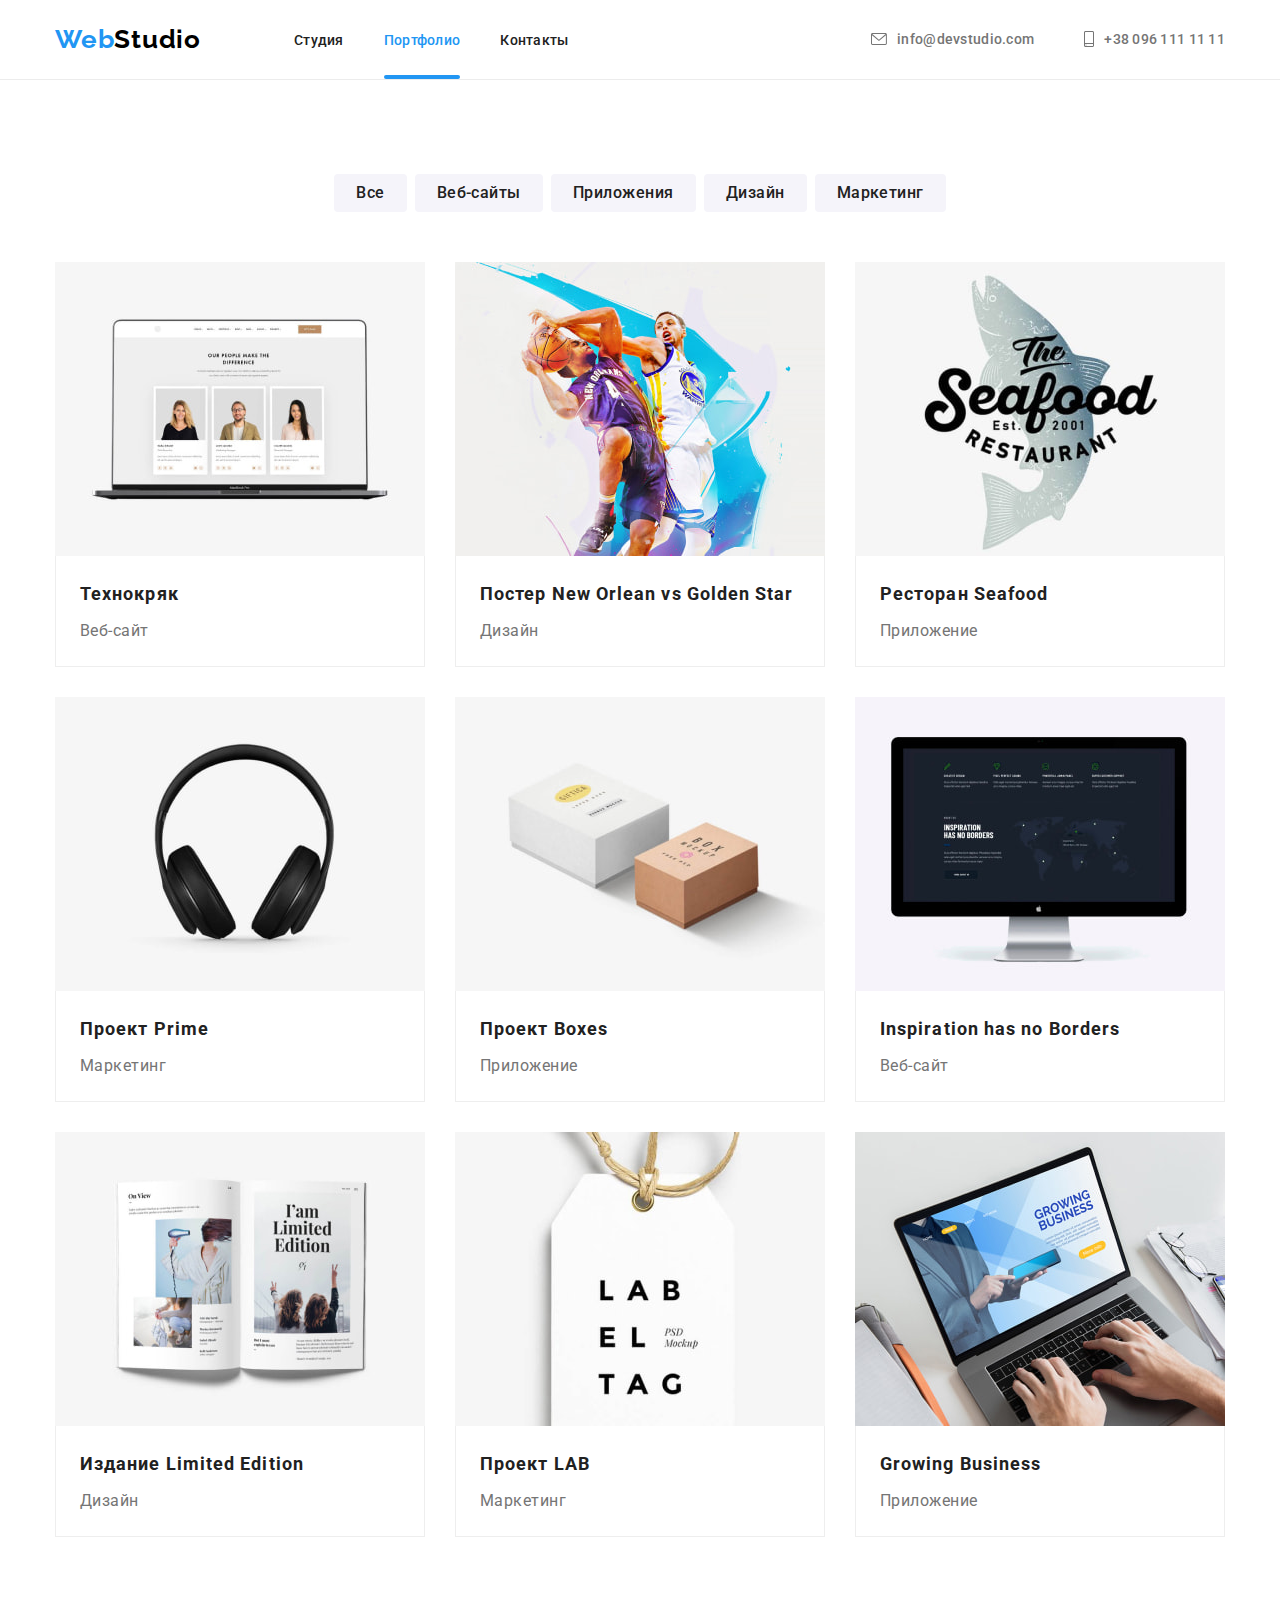
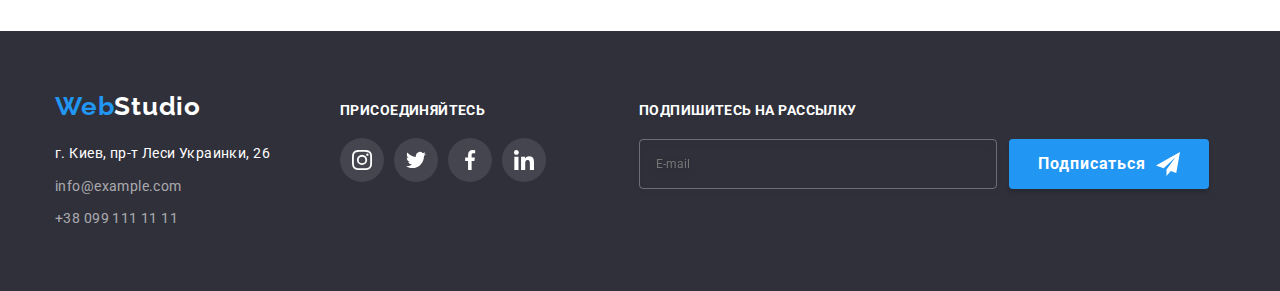
==== portfolio.html @ b1978e9e "create" ====
<!DOCTYPE html>
<html lang="ru">
<head>
    <meta charset="UTF-8">
    <meta http-equiv="X-UA-Compatible" content="IE=edge">
    <meta name="viewport" content="width=device-width, initial-scale=1.0">
    <title>Web Studio</title>
    <link href="https://fonts.googleapis.com/css2?family=Raleway:wght@700&family=Roboto:wght@400;500;700;900&display=swap" rel="stylesheet">
    <link rel="stylesheet" href="./css/styles.css" />
    <link rel="stylesheet" href="https://cdnjs.cloudflare.com/ajax/libs/modern-normalize/1.0.0/modern-normalize.min.css"/>
    <link rel="stylesheet" href="./css/styles.css" />
</head>
<body>
    <header class="header">
        <div class="container">
            <nav class="navig">
                <a href="#" class="logo"><span>Web</span>Studio</a>
                <ul class="navig-menu list-no-style">
                    <li class="navigation"><a href="./index.html">Студия</a></li>
                    <li class="navigation portfolio"><a href="./portfolio.html">Портфолио</a></li>
                    <li class="navigation"><a href="#">Контакты</a></li>
                </ul>
            </nav>
            <ul class="navig-address list-no-style ">
                <li class="address-header"><a class="address-link" href="mailto:info@devstudio.com">
                    <svg class="address-mail">
                        <use href="./images/icons.svg#icon-envelope"></use>
                    </svg>
                    info@devstudio.com</a></li>
                <li class="address-header"><a class="address-link" href="tel:+380961111111">
                    <svg class="address-phone">
                        <use href="./images/icons.svg#icon-smartphone"></use>
                    </svg>
                    +38 096 111 11 11</a></li>
            </ul>
        </div>   
    </header>

    <main>
        <h1 class="visually-hidden">portfolio</h1>
        <!-- WORKS -->
        <section class="works">
            <h2 class="visually-hidden">our works</h2>
            <div class="container">
                <ul class="list-no-style filter">
                    <li><button type="button" class="filter-button">Все</button></li>
                    <li><button type="button" class="filter-button">Веб-сайты</button></li>
                    <li><button type="button" class="filter-button">Приложения</button></li>
                    <li><button type="button" class="filter-button">Дизайн</button></li>
                    <li><button type="button" class="filter-button">Маркетинг</button></li>
                </ul>
                <ul class="list-no-style projects">
                    <li>
                        <div class="projects-thumb">
                            <img src="./images/portfolio/p1-technokryak.jpg" alt="technokryak" width="370" height="294">
                            <div class="projects-overlay">
                                <p class="overlay-text">
                                    Технокряк это современная площадка распространения коронавируса. Компании используют эту платформу для цифрового шпионажа и атак на защищённые сервера конкурентов.
                                </p>
                            </div>
                        </div>
                        <div class="works-example">
                            <h3>Технокряк</h3>
                            <p>Веб-сайт</p>
                        </div>
                    </li>
                    <li>
                        <div class="projects-thumb">
                            <img src="./images/portfolio/p2-neworlean.jpg" alt="poster new orlean" width="370" height="294">
                            <div class="projects-overlay">
                                <p class="overlay-text">
                                    Технокряк это современная площадка распространения коронавируса. Компании используют эту платформу для цифрового шпионажа и атак на защищённые сервера конкурентов.
                                </p>
                            </div>
                        </div>
                        <div class="works-example">
                            <h3>Постер New Orlean vs Golden Star</h3>
                            <p>Дизайн</p>
                        </div>
                    </li>
                    <li>
                        <div class="projects-thumb">
                            <img src="./images/portfolio/p3-seafood.jpg" alt="seafood" width="370" height="294">
                            <div class="projects-overlay">
                                <p class="overlay-text">
                                    Технокряк это современная площадка распространения коронавируса. Компании используют эту платформу для цифрового шпионажа и атак на защищённые сервера конкурентов.
                                </p>
                            </div>
                        </div>
                        <div class="works-example">
                            <h3>Ресторан Seafood</h3>
                            <p>Приложение</p>
                        </div>
                    </li>
                    <li>
                        <div class="projects-thumb">
                            <img src="./images/portfolio/p4-prime.jpg" alt="project prime" width="370" height="294">
                            <div class="projects-overlay">
                                <p class="overlay-text">
                                    Технокряк это современная площадка распространения коронавируса. Компании используют эту платформу для цифрового шпионажа и атак на защищённые сервера конкурентов.
                                </p>
                            </div>
                        </div>
                        <div class="works-example">
                            <h3>Проект Prime</h3>
                            <p>Маркетинг</p>
                        </div>
                    </li>
                    <li>
                        <div class="projects-thumb">
                            <img src="./images/portfolio/p5-boxes.jpg" alt="project boxes" width="370" height="294">
                            <div class="projects-overlay">
                                <p class="overlay-text">
                                    Технокряк это современная площадка распространения коронавируса. Компании используют эту платформу для цифрового шпионажа и атак на защищённые сервера конкурентов.
                                </p>
                            </div>
                        </div>
                        <div class="works-example">
                            <h3>Проект Boxes</h3>
                            <p>Приложение</p>
                        </div>
                    </li>
                    <li>
                        <div class="projects-thumb">
                            <img src="./images/portfolio/p6-inspiration.jpg" alt="Inspiration has no Borders" width="370" height="294">
                            <div class="projects-overlay">
                                <p class="overlay-text">
                                    Технокряк это современная площадка распространения коронавируса. Компании используют эту платформу для цифрового шпионажа и атак на защищённые сервера конкурентов.
                                </p>
                            </div>
                        </div>
                        <div class="works-example">
                            <h3>Inspiration has no Borders</h3>
                            <p>Веб-сайт</p>
                        </div>
                    </li>
                    <li>
                        <div class="projects-thumb">
                            <img src="./images/portfolio/p7-limited.jpg" alt="Limited Edition" width="370" height="294">
                            <div class="projects-overlay">
                                <p class="overlay-text">
                                    Технокряк это современная площадка распространения коронавируса. Компании используют эту платформу для цифрового шпионажа и атак на защищённые сервера конкурентов.
                                </p>
                            </div>
                        </div>
                        <div class="works-example">
                            <h3>Издание Limited Edition</h3>
                            <p>Дизайн</p>
                        </div>
                    </li>
                    <li>
                        <div class="projects-thumb">
                            <img src="./images/portfolio/p8-lab.jpg" alt="project lab" width="370" height="294">
                            <div class="projects-overlay">
                                <p class="overlay-text">
                                    Технокряк это современная площадка распространения коронавируса. Компании используют эту платформу для цифрового шпионажа и атак на защищённые сервера конкурентов.
                                </p>
                            </div>
                        </div>
                        <div class="works-example">
                            <h3>Проект LAB</h3>
                            <p>Маркетинг</p>
                        </div>

                    </li>
                    <li>
                        <div class="projects-thumb">
                            <img src="./images/portfolio/p9-growing.jpg" alt="growing business" width="370" height="294">
                            <div class="projects-overlay">
                                <p class="overlay-text">
                                    Технокряк это современная площадка распространения коронавируса. Компании используют эту платформу для цифрового шпионажа и атак на защищённые сервера конкурентов.
                                </p>
                            </div>
                        </div>
                        <div class="works-example">
                            <h3>Growing Business</h3>
                            <p>Приложение</p>
                        </div>
                    </li>
                </ul>
            </div>
            
        </section>
        <!-- /WORKS -->
    </main>

    <footer class="footer-container">
        <div class="container">
            <div class="foot-main">
                <a href="#" class="logo logo-footer"><span>Web</span>Studio</a>
                <address>
                    <p class="address-footer">г. Киев, пр-т Леси Украинки, 26</p>
                    <ul class="list-no-style ">
                        <li class="address-footer"><a href="mailto:info@example.com">info@example.com</a></li>
                        <li class="address-footer"><a href="tel:+380991111111">+38 099 111 11 11</a></li>
                    </ul>
                </address>
            </div>
            <div class="join">
                <h3>ПРИСОЕДИНЯЙТЕСЬ</h3>
                <ul class="foot-icons list-no-style">
                    <li><a class="foot-link" href="#" aria-label="иконка инстаграм">
                        <svg class="foot-svg">
                            <use href="./images/icons.svg#icon-instagram"></use>
                        </svg>
                    </a></li>
                    <li><a class="foot-link" href="#" aria-label="иконка твиттер">
                        <svg class="foot-svg">
                            <use href="./images/icons.svg#icon-twitter"></use>
                        </svg>
                    </a></li>
                    <li><a class="foot-link" href="#" aria-label="иконка фейсбук">
                        <svg class="foot-svg">
                            <use href="./images/icons.svg#icon-facebook"></use>
                        </svg>
                    </a></li>
                    <li><a class="foot-link" href="#" aria-label="иконка линкедин">
                        <svg class="foot-svg">
                            <use href="./images/icons.svg#icon-linkedin"></use>
                        </svg>
                    </a></li>
                </ul>
            </div>
            <form class="footer-form">
                <label class="form-label">
                    <p>ПОДПИШИТЕСЬ НА РАССЫЛКУ</p>
                    <input type="mail" name="e-mail" placeholder="E-mail">
                </label>
                <button class="distribution-submit" type="submit">
                    Подписаться
                    <svg class="footer-btn-svg">
                        <use href="./images/icons.svg#icon-send"></use>
                    </svg>
                </button>
            </form>
        </div>
    </footer>
</body>
</html>
---- css/styles.css ----
/* цвет основного текста #212121 */
/* вторичный цвет текста  #757575 */
/* header #000000 */
/* footer rgba(255,255,255,0.6) */
/* белый #FFFFFF  */
/* акцент #2196F3 */
/* вторичный цвет фона #F5F4FA; */

:root {
  --primary-text-color: #757575;
  --title-text-color: #212121;
  --accent-color: #2196f3;
  --primary-white-color: #ffffff;
  --footer-text-links: rgba(255, 255, 255, 0.6);
  --title-bcg-color: #2f303a;
  --hero-bcg-color: rgba(47, 48, 58, 0.4);
  --about-bg-color: rgba(47, 48, 58, 0.8);
  --hero-alt-color: #c4c4c4;
  --primary-bcg-color: #f5f4fa;
  --logo-primary-header: #000000;
  --header-border-color: #ececec;
  --projects-border-color: #eeeeee;
  --clients-link-color: #afb1b8;
  --timing-function: cubic-bezier(0.4, 0, 0.2, 1);
}

body {
  background-color: var(--primary-white-color);
  color: var(--primary-text-color);
  font-family: Roboto, sans-serif;
  font-style: normal;
  font-weight: 500;
  font-size: 16px;
  line-height: 1.71;
  letter-spacing: 0.03em;
}

.visually-hidden {
  position: absolute;
  width: 1px;
  height: 1px;
  margin: -1px;
  border: 0;
  padding: 0;

  white-space: nowrap;
  clip-path: inset(100%);
  clip: rect(0 0 0 0);
  overflow: hidden;
}

.list-no-style {
  list-style-type: none;
  padding: 0;
  margin: 0;
}
.container {
  width: 1200px;
  padding: 0 15px;
  margin: 0 auto;
}

/* MODAL */
.backdrop {
  position: fixed;
  flex-wrap: wrap;
  overflow-y: auto;
  width: 100%;
  height: 100%;
  background-color: rgba(0, 0, 0, 0.2);
  opacity: 1;
  transition: opacity 250ms var(--timing-function);
  z-index: 1;
}
.backdrop.is-hidden {
  opacity: 0;
  pointer-events: none;
}
.backdrop.is-hidden .modal {
  transform: translate(-50%, -50%) scale(0.4);
}
.modal {
  position: absolute;
  top: 50%;
  left: 50%;

  min-height: 581px;
  min-width: 528px;
  padding: 40px;
  border-radius: 4px;
  background-color: var(--primary-white-color);

  transform: translate(-50%, -50%) scale(1);
  transition: transform 250ms var(--timing-function);
}
.modal-close {
  position: absolute;
  right: 8px;
  top: 8px;
  display: block;
  width: 30px;
  height: 30px;
  border: 1px solid rgba(0, 0, 0, 0.1);
  background-color: violet;
  border-radius: 50%;
  background-color: var(--primary-white-color);
  cursor: pointer;
}
.form-close-svg {
  display: block;
  align-items: center;
  width: 18px;
  height: 18px;
  transition: fill 250ms var(--timing-function);
}
.modal-close:hover .form-close-svg,
.modal-close:focus .form-close-svg {
  fill: var(--accent-color);
}
.modal-form {
  display: flex;
  flex-direction: column;
}
.modal-form h4 {
  display: block;
  text-align: center;
  padding-bottom: 12px;
  margin: 0 auto;

  font-style: normal;
  font-weight: 700;
  font-size: 20px;
  line-height: 1.15;
  letter-spacing: 0.03em;
  color: var(--title-text-color);
}
.form-label {
  display: flex;
  flex-direction: column;

  font-weight: 400;
  font-size: 12px;
  line-height: 1.17;
  letter-spacing: 0.01em;
}
.form-label p {
  margin: 0;
  margin-bottom: 4px;
}
.form-input-wrap {
  display: inline-block;
  position: relative;
  padding: 0;
  margin-bottom: 10px;
}
.form-input-svg {
  position: absolute;
  top: 50%;
  transform: translateY(-50%);
  left: 12px;

  width: 18px;
  height: 18px;
  transition: fill 250ms var(--timing-function);
}
.form-label input {
  width: 100%;
  height: 40px;
  margin: 0;
  padding-left: 42px;
  border: 1px solid rgba(33, 33, 33, 0.2);
  border-radius: 4px;
  transition: border-color 250ms var(--timing-function);
  cursor: pointer;
}
.form-label input:focus,
.form-label textarea:focus {
  outline: none;
  border: 1px solid var(--accent-color);
}
.form-label input:focus + .form-input-svg {
  fill: var(--accent-color);
}
.form-label textarea {
  height: 120px;
  margin: 0;
  margin-bottom: 20px;
  padding: 12px 16px;
  border: 1px solid rgba(33, 33, 33, 0.2);
  border-radius: 4px;
  resize: none;
  transition: border-color 250ms var(--timing-function);
  cursor: pointer;
}
.modal-checkbox {
}
.visually-hidden {
  position: absolute;
  clip: rect(1px 1px 1px 1px);
  clip: rect(1px, 1px, 1px, 1px);
  padding: 0;
  border: 0;
  height: 1px;
  width: 1px;
  overflow: hidden;
}

.label-agreement {
  display: flex;
  align-items: center;
  margin: 0;
  margin-bottom: 40px;
  font-weight: 400;
  font-size: 14px;
  line-height: 1.71;
  letter-spacing: 0.03em;
  color: var(--primary-text-color);
}
.label-agreement::before {
  content: '';
  display: inline-block;
  width: 16px;
  height: 15px;
  border: 2px solid var(--title-text-color);
  margin-right: 7px;
  margin-left: 12px;
  border-radius: 2px;
}
.modal-checkbox:checked + .label-agreement::before {
  border: none;
  background-origin: border-box;
  background-color: var(--accent-color);
  background-image: url('../images/icon-check.svg');
  background-repeat: no-repeat;
  background-size: cover;
}
.modal-form .modal-submit {
  display: inline-flex;
  margin: 0 auto;
  width: 200px;
  height: 50px;
  justify-content: center;
  align-items: center;
  border: none;
  border-radius: 4px;
  background-color: var(--accent-color);
  color: var(--primary-white-color);
  font-size: inherit;
  cursor: pointer;
}

/* /MODAL */

/* HEADER */
.header {
  border-bottom: 1px solid var(--header-border-color);
}
.header .container {
  display: flex;
  align-items: center;
  padding-top: 24px;
  padding-bottom: 24px;
}
.header .navig {
  display: flex;
  align-items: center;
}
.header .navig-menu {
  display: flex;
  align-items: center;
}
.header .navig-menu a {
  padding-top: 30px;
  padding-bottom: 30px;
}
.header .navig-menu li:not(:last-child) {
  margin-right: 40px;
}
.header .navig-address {
  display: flex;
  align-items: center;
  margin-left: auto;
}
.header .navig-address li:not(:last-child) {
  margin-right: 50px;
}

/* Logo */
.logo {
  font-family: Raleway, sans-serif;
  font-style: normal;
  font-weight: 700;
  font-size: 26px;
  line-height: 1.19;
  letter-spacing: 0.03em;
  color: var(--logo-primary-header);
  text-decoration: none;
}
.logo-footer {
  color: var(--primary-white-color);
  background-color: var(--title-bcg-color);
}
.logo span {
  color: var(--accent-color);
}

/* navigation */
.navig .logo {
  margin-right: 93px;
}

.navigation a {
  position: relative;

  font-size: 14px;
  line-height: 16px;
  letter-spacing: 0.02em;
  color: var(--title-text-color);
  background-color: var(--primary-white-color);
  text-decoration: none;

  transition: color 250ms var(--timing-function);
}
.navigation a::after {
  content: '';
  position: absolute;
  display: block;
  left: 0;
  bottom: -1px;
  width: 100%;
  height: 4px;
  border-radius: 2px;
  background-color: var(--accent-color);
  opacity: 0;

  transition: opacity 250ms var(--timing-function);
}

.studio a,
.portfolio a {
  color: var(--accent-color);
}
.studio a::after,
.portfolio a::after {
  opacity: 1;
}
.navigation a:hover,
.navigation a:focus,
.navigation a:active {
  color: var(--accent-color);
}

.address-header a {
  font-size: 14px;
  line-height: 1.14px;
  letter-spacing: 0.02em;
  color: var(--primary-text-color);
  background-color: var(--primary-white-color);
  text-decoration: none;
  transition: color 250ms var(--timing-function);
}
.address-header:hover a,
.address-header:focus a {
  color: var(--accent-color);
}
.navig-address .address-link {
  display: flex;
  justify-content: center;
  align-items: center;
}
.navig-address .address-mail {
  fill: var(--primary-text-color);
  width: 16px;
  height: 12px;
  margin-right: 10px;
}
.navig-address .address-phone {
  fill: var(--primary-text-color);
  width: 10px;
  height: 16px;
  margin-right: 10px;
}
.address-link:hover {
  color: var(--accent-color);
}
.address-link:hover .address-mail,
.address-link:hover .address-phone {
  fill: var(--accent-color);
}

/* FOOTER */
.footer-container {
  padding-top: 60px;
  padding-bottom: 60px;

  background-color: var(--title-bcg-color);
}
.footer-container .container {
  display: flex;
  align-items: baseline;
}
.footer-container .foot-main {
  margin-right: 70px;
}
.footer-container .join {
  display: block;
  margin: 0;
}
.join h3 {
  margin: 0 auto;

  font-weight: bold;
  font-size: 14px;
  line-height: 16px;
  letter-spacing: 0.03em;
  text-transform: uppercase;
  color: var(--primary-white-color);
}
.join li:not(:last-child) {
  margin-right: 10px;
}
.footer-container p {
  margin-top: 0;
  margin-bottom: 9px;
}
.footer-container .foot-main li:not(:last-child) {
  margin-bottom: 9px;
}
.address-footer {
  font-style: normal;
  font-weight: 400;
  font-size: 14px;
  line-height: 1.71;
  letter-spacing: 0.03em;
  color: var(--primary-white-color);
}
.address-footer a {
  color: var(--footer-text-links);
  text-decoration: none;
  transition: color 250ms var(--timing-function);
}

.address-footer:hover a,
.address-footer:focus a {
  color: var(--accent-color);
}
.logo-footer {
  display: block;
  margin-bottom: 20px;
}
.foot-icons {
  margin: 0 auto;
  margin-top: 20px;
  display: flex;

  justify-content: space-between;
}
.foot-icons .foot-link {
  background-color: rgba(255, 255, 255, 0.1);
  display: flex;
  justify-content: center;
  align-items: center;
  width: 44px;
  height: 44px;
  border-radius: 50%;

  transition: background-color 250ms var(--timing-function);
}
.foot-icons .foot-svg {
  fill: var(--primary-white-color);
  width: 20px;
  height: 20px;
}
.foot-link:hover {
  background-color: var(--accent-color);
}
.foot-link:hover .foot-svg {
  fill: var(--primary-white-color);
}

.footer-form {
  position: relative;
  display: flex;
  flex-direction: row;
  padding-left: 93px;
  height: 100%;
  align-items: flex-start;
}
.footer-form .form-label {
  display: flex;
  flex-direction: column;

  font-weight: 400;
  font-size: 12px;
  line-height: 1.17;
  letter-spacing: 0.01em;
}
.footer-form .form-label p {
  margin: 0;
  margin-bottom: 20px;

  font-weight: 700;
  font-size: 14px;
  line-height: 1.14;
  letter-spacing: 0.03em;
  text-transform: uppercase;
  color: var(--primary-white-color);
}
.footer-form .form-label input {
  width: 358px;
  height: 50px;
  padding-left: 16px;
  margin: 0;
  border: 1px solid rgba(255, 255, 255, 0.3);
  filter: drop-shadow(0px 4px 4px rgba(0, 0, 0, 0.15));
  border-radius: 4px;
  cursor: pointer;
  background-color: unset;
  color: var(--logo-primary-header);
  transition: background-color 250ms var(--timing-function);
}
.footer-form .form-label placeholder {
  font-weight: 400;
  font-size: 16px;
  line-height: 1.25;
  letter-spacing: 0.03em;
  color: rgba(255, 255, 255, 0.6);
}
.footer-form .form-label input:not(:placeholder-shown) {
  background-color: var(--primary-white-color);
}
.distribution-submit {
  position: absolute;
  bottom: 0;
  right: -212px;
  display: inline-flex;
  margin: 0 auto;
  width: 200px;
  height: 50px;
  justify-content: center;
  align-items: center;
  border: none;
  border-radius: 4px;
  background-color: var(--accent-color);
  box-shadow: 0px 4px 4px rgba(0, 0, 0, 0.15);
  font-weight: 700;
  font-size: 16px;
  line-height: 1.875;
  letter-spacing: 0.06em;
  color: var(--primary-white-color);
  cursor: pointer;
}
.footer-form > .distribution-submit {
  align-self: flex-start;
}
.footer-btn-svg {
  width: 24px;
  height: 24px;
  margin-left: 10px;
}
/* /FOOTER */

/* HERO */
.hero-container {
  min-height: 600px;
  max-width: 1600px;
  padding-top: 200px;
  text-align: center;
  margin: 0 auto;

  background-image: linear-gradient(
      rgba(47, 48, 58, 0.4),
      rgba(47, 48, 58, 0.4)
    ),
    url(../images/HERO.jpg);
  background-color: var(--hero-alt-color);
  background-repeat: no-repeat;
  background-position: center;
  background-size: auto;
}
.hero-slogan {
  width: 696px;
  margin-bottom: 30px;
  margin-top: 0;
  margin-left: auto;
  margin-right: auto;

  font-weight: 900;
  font-size: 44px;
  line-height: 1.16;
  letter-spacing: 0.06em;
  color: var(--primary-white-color);
  text-transform: uppercase;
}
.hero-button {
  width: 200px;
  height: 50px;
  margin-right: auto;
  margin-left: auto;
  text-align: center;
  border: none;
  border-radius: 4px;
  cursor: pointer;

  font-weight: 700;
  line-height: 1.6;
  letter-spacing: 0.06em;
  color: var(--primary-white-color);
  background-color: var(--accent-color);
}
/* /HERO */

/* SECTION */
.h2-web {
  font-weight: 700;
  font-size: 36px;
  line-height: 1.17;
  letter-spacing: 0.03em;
  color: var(--title-text-color);
  background-color: var(--primary-white-color);
}

/* ADVANTAGES */
.advantages {
  padding-top: 94px;
}
.advantages ul {
  display: flex;
}
.advantages .container li {
  flex-basis: calc((100% - 90px) / 4);
}
.advantages .container li:not(:last-child) {
  margin-right: 30px;
}
.advantage-svg {
  display: flex;
  justify-content: center;
  align-items: center;
  width: 270px;
  height: 120px;
  background-color: var(--primary-bcg-color);
  border-radius: 4px;
  margin-bottom: 30px;
}
.advantages svg {
  width: 70px;
  height: 70px;
}
.advantages h3 {
  margin-top: 0;
  margin-bottom: 10px;

  font-weight: 700;
  font-size: 14px;
  line-height: 1.14;
  letter-spacing: 0.03em;
  color: var(--title-text-color);
  text-transform: uppercase;
}
.advantages p {
  margin: 0;

  font-weight: 400;
  font-size: 14px;
  line-height: 1.71;
  letter-spacing: 0.03em;
  color: var(--primary-text-color);
}

/* ABOUT */
.about {
  padding-top: 94px;
  padding-bottom: 94px;
}
.about img {
  display: block;
}
.about .h2-web {
  display: flex;
  margin: 0 auto;
  margin-bottom: 50px;
  justify-content: center;
}
.about .container .list-no-style {
  display: flex;
  margin: 0 auto;
  justify-content: center;
}
.about .container .list-no-style li {
  flex-basis: calc((100% - 60px) / 3);
}
.about .container .list-no-style li:not(:last-child) {
  margin-right: 30px;
}
.about li {
  position: relative;
}
.about-description {
  position: absolute;
  bottom: 0;
  width: 100%;
  padding-top: 27px;
  padding-bottom: 27px;

  font-weight: 700;
  font-size: 14px;
  line-height: 16px;
  text-align: center;
  letter-spacing: 0.03em;
  text-transform: uppercase;
  color: var(--primary-white-color);
  background-color: var(--about-bg-color);
}
/* /ABOUT */

/* TEAM */
.team-container {
  display: flex;
  padding-top: 94px;
  padding-bottom: 94px;
  background-color: var(--primary-bcg-color);
  flex-direction: column;
}
.team-container .h2-web {
  margin: 0 auto;
  margin-bottom: 50px;
  background-color: var(--primary-bcg-color);
  text-align: center;
}
.team-container .names {
  display: flex;
  justify-content: center;
}
.team-container .names-div {
  width: 270px;
  background-color: var(--primary-white-color);
}
.team-container .names-div {
  box-shadow: 0px 1px 3px rgba(0, 0, 0, 0.12), 0px 1px 1px rgba(0, 0, 0, 0.14),
    0px 2px 1px rgba(0, 0, 0, 0.2);
}
.team-container .names-div:not(:last-child) {
  margin-right: 30px;
}
.names h3 {
  display: flex;
  justify-content: center;
  margin-top: 0;
  margin-bottom: 10px;

  font-weight: 500;
  font-size: 16px;
  line-height: 1.19;
  letter-spacing: 3%;
  color: var(--title-text-color);
}
.names p {
  display: flex;
  justify-content: center;
  margin: 0 auto;

  font-weight: 400;
  line-height: 1.19;
  letter-spacing: 0.03em;
  color: var(--primary-text-color);
}
.team-container .profession {
  padding-top: 30px;
  padding-bottom: 30px;
  padding-left: 32px;
  padding-right: 32px;
}
.team-icons {
  margin: 0 auto;
  margin-top: 16px;
  display: flex;

  justify-content: space-between;
}
.team-icons .team-link {
  display: flex;
  justify-content: center;
  align-items: center;
  width: 44px;
  height: 44px;
  border-radius: 50%;

  transition: background-color 250ms var(--timing-function);
}
.team-icons .team-svg {
  fill: #afb1b8;
  width: 20px;
  height: 20px;

  transition: fill 250ms var(--timing-function);
}
.team-link:hover {
  background-color: var(--accent-color);
}
.team-link:hover .team-svg {
  fill: var(--primary-white-color);
}

/* CLIENTS */
.clients {
  padding-top: 94px;
  padding-bottom: 94px;
}
.clients .list-no-style {
  display: flex;
  margin: 0 auto;
  justify-content: center;
}
.clients .h2-web {
  margin: 0 auto;
  margin-bottom: 50px;
  text-align: center;
}
.clients .container li {
  display: flex;
  width: 170px;
  height: 92px;
  justify-content: center;
  align-items: center;
  border: 1px solid var(--clients-link-color);
  border-radius: 4px;
  cursor: pointer;

  transition: border-color 250ms var(--timing-function);
}

.clients .list-no-style li:not(:last-child) {
  margin-right: 30px;
}
.clients .clients-link {
  display: flex;
  justify-content: center;
  align-items: center;
}
.clients .clients-svg {
  fill: var(--clients-link-color);
  width: 170px;
  height: 92px;
  padding: 16px 32px;
  transition: fill 250ms var(--timing-function);
}
.clients .container li:hover {
  border-color: var(--accent-color);
}
.clients .container li:hover .clients-svg {
  fill: var(--accent-color);
}
/* /CLIENTS */

/* FILTER */
.filter-button {
  font-weight: 500;
  font-size: 16px;
  line-height: 1.62;
  text-align: center;
  letter-spacing: 0.03em;
  color: var(--title-text-color);
  background-color: var(--primary-bcg-color);
  cursor: pointer;

  transition: color 250ms var(--timing-function),
    background-color 250ms var(--timing-function),
    box-shadow 250ms var(--timing-function);
}
.filter-button:hover,
.filter-button:focus,
.filter-button:active {
  color: var(--primary-white-color);
  background-color: var(--accent-color);
  box-shadow: 0px 3px 1px rgba(0, 0, 0, 0.1), 0px 1px 2px rgba(0, 0, 0, 0.08),
    0px 2px 2px rgba(0, 0, 0, 0.12);
}

/* WORKS */
.works {
  padding-top: 94px;
  padding-bottom: 94px;
}
.works-example {
  width: 370px;
  padding: 20px 24px;
  border-right: 1px solid var(--projects-border-color);
  border-left: 1px solid var(--projects-border-color);
  border-bottom: 1px solid var(--projects-border-color);
}
.works .container ul {
  display: flex;
  justify-content: center;
  flex-wrap: wrap;
}
.container .filter {
  padding-bottom: 0;
  margin-bottom: 50px;
}
.works .filter li:not(:last-child) {
  margin-right: 8px;
}
.works .filter-button {
  display: block;
  padding: 6px 22px;
  border: 0px;
  border-radius: 4px;
  height: 38px;
}
.works .projects {
  display: flex;
  flex-wrap: wrap;
}
.works .projects li {
  width: calc((100% - 60px) / 3);
  margin-right: 30px;
  margin-bottom: 30px;
  transition: box-shadow 250ms var(--timing-function);
}
.works .projects li:hover {
  box-shadow: 0px 1px 1px rgba(0, 0, 0, 0.12), 0px 4px 4px rgba(0, 0, 0, 0.06),
    1px 4px 6px rgba(0, 0, 0, 0.16);
}
.works .projects li:nth-child(3n) {
  margin-right: 0;
}
.works .projects li:nth-last-child(-n + 3) {
  margin-bottom: 0;
}
.works .projects img {
  display: block;
  margin: 0;
  padding: 0 auto;
}
.works .projects h3 {
  margin: 0;
  margin-bottom: 4px;
}
.works .projects p {
  display: block;
  margin: 0;
}
.works h3 {
  font-weight: 700;
  font-size: 18px;
  line-height: 2;
  letter-spacing: 0.06em;
  color: var(--title-text-color);
}
.works-example p {
  font-weight: 400;
  font-size: 16px;
  line-height: 1.87;
  letter-spacing: 0.03em;
  color: var(--primary-text-color);
}
.projects-thumb {
  position: relative;
  overflow: hidden;
}
.projects-overlay {
  display: block;
  position: absolute;
  top: 0;
  left: 0;
  width: 100%;
  height: 100%;
  background-color: rgba(33, 150, 243, 0.9);

  transform: translateY(101%);
  transition: transform 250ms var(--timing-function);
}
.projects li:hover .projects-overlay {
  transform: translateY(0);
}
.overlay-text {
  padding: 63px 24px;

  font-weight: 400;
  font-size: 18px;
  line-height: 28px;
  letter-spacing: 0.03em;
  color: var(--primary-white-color);
}
---- css/styles.css ----
/* цвет основного текста #212121 */
/* вторичный цвет текста  #757575 */
/* header #000000 */
/* footer rgba(255,255,255,0.6) */
/* белый #FFFFFF  */
/* акцент #2196F3 */
/* вторичный цвет фона #F5F4FA; */

:root {
  --primary-text-color: #757575;
  --title-text-color: #212121;
  --accent-color: #2196f3;
  --primary-white-color: #ffffff;
  --footer-text-links: rgba(255, 255, 255, 0.6);
  --title-bcg-color: #2f303a;
  --hero-bcg-color: rgba(47, 48, 58, 0.4);
  --about-bg-color: rgba(47, 48, 58, 0.8);
  --hero-alt-color: #c4c4c4;
  --primary-bcg-color: #f5f4fa;
  --logo-primary-header: #000000;
  --header-border-color: #ececec;
  --projects-border-color: #eeeeee;
  --clients-link-color: #afb1b8;
  --timing-function: cubic-bezier(0.4, 0, 0.2, 1);
}

body {
  background-color: var(--primary-white-color);
  color: var(--primary-text-color);
  font-family: Roboto, sans-serif;
  font-style: normal;
  font-weight: 500;
  font-size: 16px;
  line-height: 1.71;
  letter-spacing: 0.03em;
}

.visually-hidden {
  position: absolute;
  width: 1px;
  height: 1px;
  margin: -1px;
  border: 0;
  padding: 0;

  white-space: nowrap;
  clip-path: inset(100%);
  clip: rect(0 0 0 0);
  overflow: hidden;
}

.list-no-style {
  list-style-type: none;
  padding: 0;
  margin: 0;
}
.container {
  width: 1200px;
  padding: 0 15px;
  margin: 0 auto;
}

/* MODAL */
.backdrop {
  position: fixed;
  flex-wrap: wrap;
  overflow-y: auto;
  width: 100%;
  height: 100%;
  background-color: rgba(0, 0, 0, 0.2);
  opacity: 1;
  transition: opacity 250ms var(--timing-function);
  z-index: 1;
}
.backdrop.is-hidden {
  opacity: 0;
  pointer-events: none;
}
.backdrop.is-hidden .modal {
  transform: translate(-50%, -50%) scale(0.4);
}
.modal {
  position: absolute;
  top: 50%;
  left: 50%;

  min-height: 581px;
  min-width: 528px;
  padding: 40px;
  border-radius: 4px;
  background-color: var(--primary-white-color);

  transform: translate(-50%, -50%) scale(1);
  transition: transform 250ms var(--timing-function);
}
.modal-close {
  position: absolute;
  right: 8px;
  top: 8px;
  display: block;
  width: 30px;
  height: 30px;
  border: 1px solid rgba(0, 0, 0, 0.1);
  background-color: violet;
  border-radius: 50%;
  background-color: var(--primary-white-color);
  cursor: pointer;
}
.form-close-svg {
  display: block;
  align-items: center;
  width: 18px;
  height: 18px;
  transition: fill 250ms var(--timing-function);
}
.modal-close:hover .form-close-svg,
.modal-close:focus .form-close-svg {
  fill: var(--accent-color);
}
.modal-form {
  display: flex;
  flex-direction: column;
}
.modal-form h4 {
  display: block;
  text-align: center;
  padding-bottom: 12px;
  margin: 0 auto;

  font-style: normal;
  font-weight: 700;
  font-size: 20px;
  line-height: 1.15;
  letter-spacing: 0.03em;
  color: var(--title-text-color);
}
.form-label {
  display: flex;
  flex-direction: column;

  font-weight: 400;
  font-size: 12px;
  line-height: 1.17;
  letter-spacing: 0.01em;
}
.form-label p {
  margin: 0;
  margin-bottom: 4px;
}
.form-input-wrap {
  display: inline-block;
  position: relative;
  padding: 0;
  margin-bottom: 10px;
}
.form-input-svg {
  position: absolute;
  top: 50%;
  transform: translateY(-50%);
  left: 12px;

  width: 18px;
  height: 18px;
  transition: fill 250ms var(--timing-function);
}
.form-label input {
  width: 100%;
  height: 40px;
  margin: 0;
  padding-left: 42px;
  border: 1px solid rgba(33, 33, 33, 0.2);
  border-radius: 4px;
  transition: border-color 250ms var(--timing-function);
  cursor: pointer;
}
.form-label input:focus,
.form-label textarea:focus {
  outline: none;
  border: 1px solid var(--accent-color);
}
.form-label input:focus + .form-input-svg {
  fill: var(--accent-color);
}
.form-label textarea {
  height: 120px;
  margin: 0;
  margin-bottom: 20px;
  padding: 12px 16px;
  border: 1px solid rgba(33, 33, 33, 0.2);
  border-radius: 4px;
  resize: none;
  transition: border-color 250ms var(--timing-function);
  cursor: pointer;
}
.modal-checkbox {
}
.visually-hidden {
  position: absolute;
  clip: rect(1px 1px 1px 1px);
  clip: rect(1px, 1px, 1px, 1px);
  padding: 0;
  border: 0;
  height: 1px;
  width: 1px;
  overflow: hidden;
}

.label-agreement {
  display: flex;
  align-items: center;
  margin: 0;
  margin-bottom: 40px;
  font-weight: 400;
  font-size: 14px;
  line-height: 1.71;
  letter-spacing: 0.03em;
  color: var(--primary-text-color);
}
.label-agreement::before {
  content: '';
  display: inline-block;
  width: 16px;
  height: 15px;
  border: 2px solid var(--title-text-color);
  margin-right: 7px;
  margin-left: 12px;
  border-radius: 2px;
}
.modal-checkbox:checked + .label-agreement::before {
  border: none;
  background-origin: border-box;
  background-color: var(--accent-color);
  background-image: url('../images/icon-check.svg');
  background-repeat: no-repeat;
  background-size: cover;
}
.modal-form .modal-submit {
  display: inline-flex;
  margin: 0 auto;
  width: 200px;
  height: 50px;
  justify-content: center;
  align-items: center;
  border: none;
  border-radius: 4px;
  background-color: var(--accent-color);
  color: var(--primary-white-color);
  font-size: inherit;
  cursor: pointer;
}

/* /MODAL */

/* HEADER */
.header {
  border-bottom: 1px solid var(--header-border-color);
}
.header .container {
  display: flex;
  align-items: center;
  padding-top: 24px;
  padding-bottom: 24px;
}
.header .navig {
  display: flex;
  align-items: center;
}
.header .navig-menu {
  display: flex;
  align-items: center;
}
.header .navig-menu a {
  padding-top: 30px;
  padding-bottom: 30px;
}
.header .navig-menu li:not(:last-child) {
  margin-right: 40px;
}
.header .navig-address {
  display: flex;
  align-items: center;
  margin-left: auto;
}
.header .navig-address li:not(:last-child) {
  margin-right: 50px;
}

/* Logo */
.logo {
  font-family: Raleway, sans-serif;
  font-style: normal;
  font-weight: 700;
  font-size: 26px;
  line-height: 1.19;
  letter-spacing: 0.03em;
  color: var(--logo-primary-header);
  text-decoration: none;
}
.logo-footer {
  color: var(--primary-white-color);
  background-color: var(--title-bcg-color);
}
.logo span {
  color: var(--accent-color);
}

/* navigation */
.navig .logo {
  margin-right: 93px;
}

.navigation a {
  position: relative;

  font-size: 14px;
  line-height: 16px;
  letter-spacing: 0.02em;
  color: var(--title-text-color);
  background-color: var(--primary-white-color);
  text-decoration: none;

  transition: color 250ms var(--timing-function);
}
.navigation a::after {
  content: '';
  position: absolute;
  display: block;
  left: 0;
  bottom: -1px;
  width: 100%;
  height: 4px;
  border-radius: 2px;
  background-color: var(--accent-color);
  opacity: 0;

  transition: opacity 250ms var(--timing-function);
}

.studio a,
.portfolio a {
  color: var(--accent-color);
}
.studio a::after,
.portfolio a::after {
  opacity: 1;
}
.navigation a:hover,
.navigation a:focus,
.navigation a:active {
  color: var(--accent-color);
}

.address-header a {
  font-size: 14px;
  line-height: 1.14px;
  letter-spacing: 0.02em;
  color: var(--primary-text-color);
  background-color: var(--primary-white-color);
  text-decoration: none;
  transition: color 250ms var(--timing-function);
}
.address-header:hover a,
.address-header:focus a {
  color: var(--accent-color);
}
.navig-address .address-link {
  display: flex;
  justify-content: center;
  align-items: center;
}
.navig-address .address-mail {
  fill: var(--primary-text-color);
  width: 16px;
  height: 12px;
  margin-right: 10px;
}
.navig-address .address-phone {
  fill: var(--primary-text-color);
  width: 10px;
  height: 16px;
  margin-right: 10px;
}
.address-link:hover {
  color: var(--accent-color);
}
.address-link:hover .address-mail,
.address-link:hover .address-phone {
  fill: var(--accent-color);
}

/* FOOTER */
.footer-container {
  padding-top: 60px;
  padding-bottom: 60px;

  background-color: var(--title-bcg-color);
}
.footer-container .container {
  display: flex;
  align-items: baseline;
}
.footer-container .foot-main {
  margin-right: 70px;
}
.footer-container .join {
  display: block;
  margin: 0;
}
.join h3 {
  margin: 0 auto;

  font-weight: bold;
  font-size: 14px;
  line-height: 16px;
  letter-spacing: 0.03em;
  text-transform: uppercase;
  color: var(--primary-white-color);
}
.join li:not(:last-child) {
  margin-right: 10px;
}
.footer-container p {
  margin-top: 0;
  margin-bottom: 9px;
}
.footer-container .foot-main li:not(:last-child) {
  margin-bottom: 9px;
}
.address-footer {
  font-style: normal;
  font-weight: 400;
  font-size: 14px;
  line-height: 1.71;
  letter-spacing: 0.03em;
  color: var(--primary-white-color);
}
.address-footer a {
  color: var(--footer-text-links);
  text-decoration: none;
  transition: color 250ms var(--timing-function);
}

.address-footer:hover a,
.address-footer:focus a {
  color: var(--accent-color);
}
.logo-footer {
  display: block;
  margin-bottom: 20px;
}
.foot-icons {
  margin: 0 auto;
  margin-top: 20px;
  display: flex;

  justify-content: space-between;
}
.foot-icons .foot-link {
  background-color: rgba(255, 255, 255, 0.1);
  display: flex;
  justify-content: center;
  align-items: center;
  width: 44px;
  height: 44px;
  border-radius: 50%;

  transition: background-color 250ms var(--timing-function);
}
.foot-icons .foot-svg {
  fill: var(--primary-white-color);
  width: 20px;
  height: 20px;
}
.foot-link:hover {
  background-color: var(--accent-color);
}
.foot-link:hover .foot-svg {
  fill: var(--primary-white-color);
}

.footer-form {
  position: relative;
  display: flex;
  flex-direction: row;
  padding-left: 93px;
  height: 100%;
  align-items: flex-start;
}
.footer-form .form-label {
  display: flex;
  flex-direction: column;

  font-weight: 400;
  font-size: 12px;
  line-height: 1.17;
  letter-spacing: 0.01em;
}
.footer-form .form-label p {
  margin: 0;
  margin-bottom: 20px;

  font-weight: 700;
  font-size: 14px;
  line-height: 1.14;
  letter-spacing: 0.03em;
  text-transform: uppercase;
  color: var(--primary-white-color);
}
.footer-form .form-label input {
  width: 358px;
  height: 50px;
  padding-left: 16px;
  margin: 0;
  border: 1px solid rgba(255, 255, 255, 0.3);
  filter: drop-shadow(0px 4px 4px rgba(0, 0, 0, 0.15));
  border-radius: 4px;
  cursor: pointer;
  background-color: unset;
  color: var(--logo-primary-header);
  transition: background-color 250ms var(--timing-function);
}
.footer-form .form-label placeholder {
  font-weight: 400;
  font-size: 16px;
  line-height: 1.25;
  letter-spacing: 0.03em;
  color: rgba(255, 255, 255, 0.6);
}
.footer-form .form-label input:not(:placeholder-shown) {
  background-color: var(--primary-white-color);
}
.distribution-submit {
  position: absolute;
  bottom: 0;
  right: -212px;
  display: inline-flex;
  margin: 0 auto;
  width: 200px;
  height: 50px;
  justify-content: center;
  align-items: center;
  border: none;
  border-radius: 4px;
  background-color: var(--accent-color);
  box-shadow: 0px 4px 4px rgba(0, 0, 0, 0.15);
  font-weight: 700;
  font-size: 16px;
  line-height: 1.875;
  letter-spacing: 0.06em;
  color: var(--primary-white-color);
  cursor: pointer;
}
.footer-form > .distribution-submit {
  align-self: flex-start;
}
.footer-btn-svg {
  width: 24px;
  height: 24px;
  margin-left: 10px;
}
/* /FOOTER */

/* HERO */
.hero-container {
  min-height: 600px;
  max-width: 1600px;
  padding-top: 200px;
  text-align: center;
  margin: 0 auto;

  background-image: linear-gradient(
      rgba(47, 48, 58, 0.4),
      rgba(47, 48, 58, 0.4)
    ),
    url(../images/HERO.jpg);
  background-color: var(--hero-alt-color);
  background-repeat: no-repeat;
  background-position: center;
  background-size: auto;
}
.hero-slogan {
  width: 696px;
  margin-bottom: 30px;
  margin-top: 0;
  margin-left: auto;
  margin-right: auto;

  font-weight: 900;
  font-size: 44px;
  line-height: 1.16;
  letter-spacing: 0.06em;
  color: var(--primary-white-color);
  text-transform: uppercase;
}
.hero-button {
  width: 200px;
  height: 50px;
  margin-right: auto;
  margin-left: auto;
  text-align: center;
  border: none;
  border-radius: 4px;
  cursor: pointer;

  font-weight: 700;
  line-height: 1.6;
  letter-spacing: 0.06em;
  color: var(--primary-white-color);
  background-color: var(--accent-color);
}
/* /HERO */

/* SECTION */
.h2-web {
  font-weight: 700;
  font-size: 36px;
  line-height: 1.17;
  letter-spacing: 0.03em;
  color: var(--title-text-color);
  background-color: var(--primary-white-color);
}

/* ADVANTAGES */
.advantages {
  padding-top: 94px;
}
.advantages ul {
  display: flex;
}
.advantages .container li {
  flex-basis: calc((100% - 90px) / 4);
}
.advantages .container li:not(:last-child) {
  margin-right: 30px;
}
.advantage-svg {
  display: flex;
  justify-content: center;
  align-items: center;
  width: 270px;
  height: 120px;
  background-color: var(--primary-bcg-color);
  border-radius: 4px;
  margin-bottom: 30px;
}
.advantages svg {
  width: 70px;
  height: 70px;
}
.advantages h3 {
  margin-top: 0;
  margin-bottom: 10px;

  font-weight: 700;
  font-size: 14px;
  line-height: 1.14;
  letter-spacing: 0.03em;
  color: var(--title-text-color);
  text-transform: uppercase;
}
.advantages p {
  margin: 0;

  font-weight: 400;
  font-size: 14px;
  line-height: 1.71;
  letter-spacing: 0.03em;
  color: var(--primary-text-color);
}

/* ABOUT */
.about {
  padding-top: 94px;
  padding-bottom: 94px;
}
.about img {
  display: block;
}
.about .h2-web {
  display: flex;
  margin: 0 auto;
  margin-bottom: 50px;
  justify-content: center;
}
.about .container .list-no-style {
  display: flex;
  margin: 0 auto;
  justify-content: center;
}
.about .container .list-no-style li {
  flex-basis: calc((100% - 60px) / 3);
}
.about .container .list-no-style li:not(:last-child) {
  margin-right: 30px;
}
.about li {
  position: relative;
}
.about-description {
  position: absolute;
  bottom: 0;
  width: 100%;
  padding-top: 27px;
  padding-bottom: 27px;

  font-weight: 700;
  font-size: 14px;
  line-height: 16px;
  text-align: center;
  letter-spacing: 0.03em;
  text-transform: uppercase;
  color: var(--primary-white-color);
  background-color: var(--about-bg-color);
}
/* /ABOUT */

/* TEAM */
.team-container {
  display: flex;
  padding-top: 94px;
  padding-bottom: 94px;
  background-color: var(--primary-bcg-color);
  flex-direction: column;
}
.team-container .h2-web {
  margin: 0 auto;
  margin-bottom: 50px;
  background-color: var(--primary-bcg-color);
  text-align: center;
}
.team-container .names {
  display: flex;
  justify-content: center;
}
.team-container .names-div {
  width: 270px;
  background-color: var(--primary-white-color);
}
.team-container .names-div {
  box-shadow: 0px 1px 3px rgba(0, 0, 0, 0.12), 0px 1px 1px rgba(0, 0, 0, 0.14),
    0px 2px 1px rgba(0, 0, 0, 0.2);
}
.team-container .names-div:not(:last-child) {
  margin-right: 30px;
}
.names h3 {
  display: flex;
  justify-content: center;
  margin-top: 0;
  margin-bottom: 10px;

  font-weight: 500;
  font-size: 16px;
  line-height: 1.19;
  letter-spacing: 3%;
  color: var(--title-text-color);
}
.names p {
  display: flex;
  justify-content: center;
  margin: 0 auto;

  font-weight: 400;
  line-height: 1.19;
  letter-spacing: 0.03em;
  color: var(--primary-text-color);
}
.team-container .profession {
  padding-top: 30px;
  padding-bottom: 30px;
  padding-left: 32px;
  padding-right: 32px;
}
.team-icons {
  margin: 0 auto;
  margin-top: 16px;
  display: flex;

  justify-content: space-between;
}
.team-icons .team-link {
  display: flex;
  justify-content: center;
  align-items: center;
  width: 44px;
  height: 44px;
  border-radius: 50%;

  transition: background-color 250ms var(--timing-function);
}
.team-icons .team-svg {
  fill: #afb1b8;
  width: 20px;
  height: 20px;

  transition: fill 250ms var(--timing-function);
}
.team-link:hover {
  background-color: var(--accent-color);
}
.team-link:hover .team-svg {
  fill: var(--primary-white-color);
}

/* CLIENTS */
.clients {
  padding-top: 94px;
  padding-bottom: 94px;
}
.clients .list-no-style {
  display: flex;
  margin: 0 auto;
  justify-content: center;
}
.clients .h2-web {
  margin: 0 auto;
  margin-bottom: 50px;
  text-align: center;
}
.clients .container li {
  display: flex;
  width: 170px;
  height: 92px;
  justify-content: center;
  align-items: center;
  border: 1px solid var(--clients-link-color);
  border-radius: 4px;
  cursor: pointer;

  transition: border-color 250ms var(--timing-function);
}

.clients .list-no-style li:not(:last-child) {
  margin-right: 30px;
}
.clients .clients-link {
  display: flex;
  justify-content: center;
  align-items: center;
}
.clients .clients-svg {
  fill: var(--clients-link-color);
  width: 170px;
  height: 92px;
  padding: 16px 32px;
  transition: fill 250ms var(--timing-function);
}
.clients .container li:hover {
  border-color: var(--accent-color);
}
.clients .container li:hover .clients-svg {
  fill: var(--accent-color);
}
/* /CLIENTS */

/* FILTER */
.filter-button {
  font-weight: 500;
  font-size: 16px;
  line-height: 1.62;
  text-align: center;
  letter-spacing: 0.03em;
  color: var(--title-text-color);
  background-color: var(--primary-bcg-color);
  cursor: pointer;

  transition: color 250ms var(--timing-function),
    background-color 250ms var(--timing-function),
    box-shadow 250ms var(--timing-function);
}
.filter-button:hover,
.filter-button:focus,
.filter-button:active {
  color: var(--primary-white-color);
  background-color: var(--accent-color);
  box-shadow: 0px 3px 1px rgba(0, 0, 0, 0.1), 0px 1px 2px rgba(0, 0, 0, 0.08),
    0px 2px 2px rgba(0, 0, 0, 0.12);
}

/* WORKS */
.works {
  padding-top: 94px;
  padding-bottom: 94px;
}
.works-example {
  width: 370px;
  padding: 20px 24px;
  border-right: 1px solid var(--projects-border-color);
  border-left: 1px solid var(--projects-border-color);
  border-bottom: 1px solid var(--projects-border-color);
}
.works .container ul {
  display: flex;
  justify-content: center;
  flex-wrap: wrap;
}
.container .filter {
  padding-bottom: 0;
  margin-bottom: 50px;
}
.works .filter li:not(:last-child) {
  margin-right: 8px;
}
.works .filter-button {
  display: block;
  padding: 6px 22px;
  border: 0px;
  border-radius: 4px;
  height: 38px;
}
.works .projects {
  display: flex;
  flex-wrap: wrap;
}
.works .projects li {
  width: calc((100% - 60px) / 3);
  margin-right: 30px;
  margin-bottom: 30px;
  transition: box-shadow 250ms var(--timing-function);
}
.works .projects li:hover {
  box-shadow: 0px 1px 1px rgba(0, 0, 0, 0.12), 0px 4px 4px rgba(0, 0, 0, 0.06),
    1px 4px 6px rgba(0, 0, 0, 0.16);
}
.works .projects li:nth-child(3n) {
  margin-right: 0;
}
.works .projects li:nth-last-child(-n + 3) {
  margin-bottom: 0;
}
.works .projects img {
  display: block;
  margin: 0;
  padding: 0 auto;
}
.works .projects h3 {
  margin: 0;
  margin-bottom: 4px;
}
.works .projects p {
  display: block;
  margin: 0;
}
.works h3 {
  font-weight: 700;
  font-size: 18px;
  line-height: 2;
  letter-spacing: 0.06em;
  color: var(--title-text-color);
}
.works-example p {
  font-weight: 400;
  font-size: 16px;
  line-height: 1.87;
  letter-spacing: 0.03em;
  color: var(--primary-text-color);
}
.projects-thumb {
  position: relative;
  overflow: hidden;
}
.projects-overlay {
  display: block;
  position: absolute;
  top: 0;
  left: 0;
  width: 100%;
  height: 100%;
  background-color: rgba(33, 150, 243, 0.9);

  transform: translateY(101%);
  transition: transform 250ms var(--timing-function);
}
.projects li:hover .projects-overlay {
  transform: translateY(0);
}
.overlay-text {
  padding: 63px 24px;

  font-weight: 400;
  font-size: 18px;
  line-height: 28px;
  letter-spacing: 0.03em;
  color: var(--primary-white-color);
}
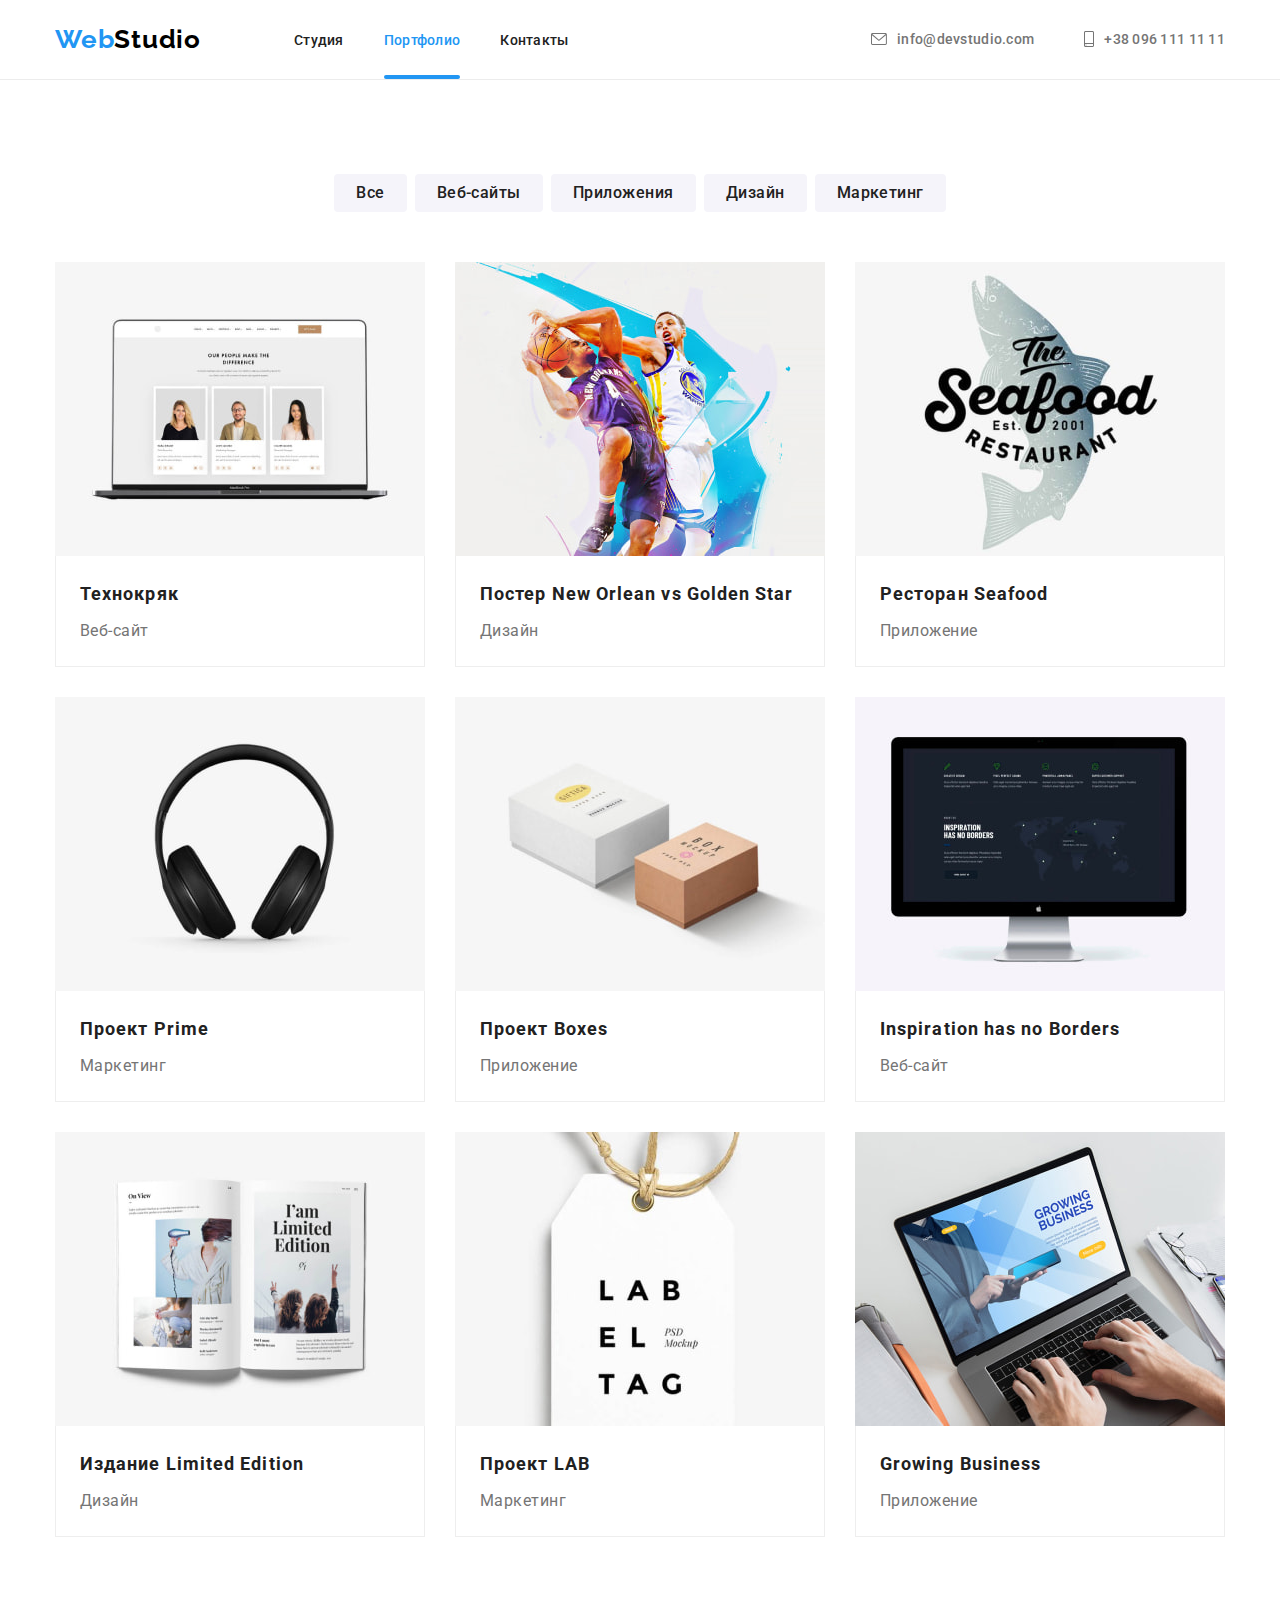
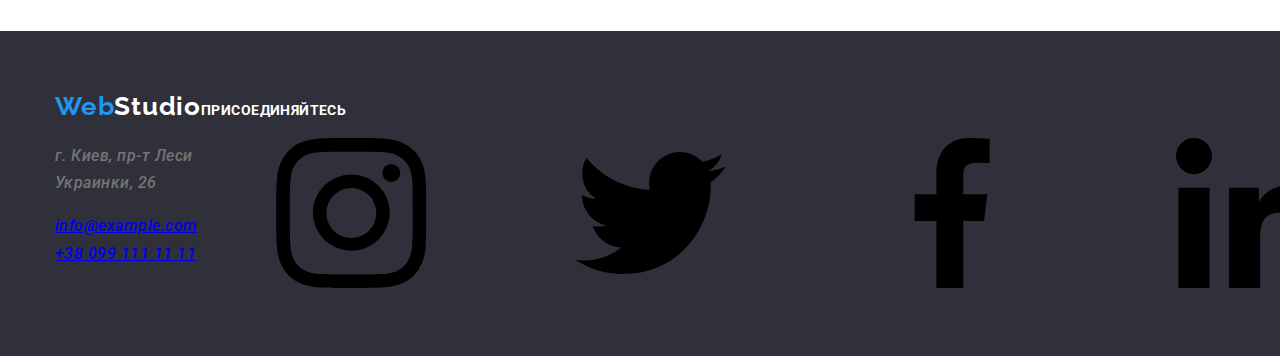
==== commit 423bcafa: "hw-7 done" ====
--- a/portfolio.html
+++ b/portfolio.html
@@ -6,28 +6,29 @@
     <meta name="viewport" content="width=device-width, initial-scale=1.0">
     <title>Web Studio</title>
     <link href="https://fonts.googleapis.com/css2?family=Raleway:wght@700&family=Roboto:wght@400;500;700;900&display=swap" rel="stylesheet">
-    <link rel="stylesheet" href="./css/styles.css" />
+    <link rel="stylesheet" href="./css/main.min.css" />
     <link rel="stylesheet" href="https://cdnjs.cloudflare.com/ajax/libs/modern-normalize/1.0.0/modern-normalize.min.css"/>
-    <link rel="stylesheet" href="./css/styles.css" />
+    <link rel="stylesheet" href="./css/main.min.css" />
 </head>
 <body>
+
     <header class="header">
         <div class="container">
             <nav class="navig">
                 <a href="#" class="logo"><span>Web</span>Studio</a>
                 <ul class="navig-menu list-no-style">
-                    <li class="navigation"><a href="./index.html">Студия</a></li>
-                    <li class="navigation portfolio"><a href="./portfolio.html">Портфолио</a></li>
-                    <li class="navigation"><a href="#">Контакты</a></li>
+                    <li class="navig-menu__item"><a href="./index.html">Студия</a></li>
+                    <li class="navig-menu__item portfolio"><a href="./portfolio.html">Портфолио</a></li>
+                    <li class="navig-menu__item"><a href="#">Контакты</a></li>
                 </ul>
             </nav>
             <ul class="navig-address list-no-style ">
-                <li class="address-header"><a class="address-link" href="mailto:info@devstudio.com">
+                <li class="navig-address__item"><a class="address-link" href="mailto:info@devstudio.com">
                     <svg class="address-mail">
                         <use href="./images/icons.svg#icon-envelope"></use>
                     </svg>
                     info@devstudio.com</a></li>
-                <li class="address-header"><a class="address-link" href="tel:+380961111111">
+                <li class="navig-address__item"><a class="address-link" href="tel:+380961111111">
                     <svg class="address-phone">
                         <use href="./images/icons.svg#icon-smartphone"></use>
                     </svg>
@@ -42,16 +43,16 @@
         <section class="works">
             <h2 class="visually-hidden">our works</h2>
             <div class="container">
-                <ul class="list-no-style filter">
-                    <li><button type="button" class="filter-button">Все</button></li>
-                    <li><button type="button" class="filter-button">Веб-сайты</button></li>
-                    <li><button type="button" class="filter-button">Приложения</button></li>
-                    <li><button type="button" class="filter-button">Дизайн</button></li>
-                    <li><button type="button" class="filter-button">Маркетинг</button></li>
-                </ul>
-                <ul class="list-no-style projects">
-                    <li>
-                        <div class="projects-thumb">
+                <ul class="list-no-style works-filter">
+                    <li><button type="button" class="works-filter__button">Все</button></li>
+                    <li><button type="button" class="works-filter__button">Веб-сайты</button></li>
+                    <li><button type="button" class="works-filter__button">Приложения</button></li>
+                    <li><button type="button" class="works-filter__button">Дизайн</button></li>
+                    <li><button type="button" class="works-filter__button">Маркетинг</button></li>
+                </ul>
+                <ul class="list-no-style projects-list">
+                    <li class="projects-item">
+                        <div class="projects-item__thumb">
                             <img src="./images/portfolio/p1-technokryak.jpg" alt="technokryak" width="370" height="294">
                             <div class="projects-overlay">
                                 <p class="overlay-text">
@@ -59,13 +60,13 @@
                                 </p>
                             </div>
                         </div>
-                        <div class="works-example">
+                        <div class="projects-item__description">
                             <h3>Технокряк</h3>
                             <p>Веб-сайт</p>
                         </div>
                     </li>
-                    <li>
-                        <div class="projects-thumb">
+                    <li class="projects-item">
+                        <div class="projects-item__thumb">
                             <img src="./images/portfolio/p2-neworlean.jpg" alt="poster new orlean" width="370" height="294">
                             <div class="projects-overlay">
                                 <p class="overlay-text">
@@ -73,13 +74,13 @@
                                 </p>
                             </div>
                         </div>
-                        <div class="works-example">
+                        <div class="projects-item__description">
                             <h3>Постер New Orlean vs Golden Star</h3>
                             <p>Дизайн</p>
                         </div>
                     </li>
-                    <li>
-                        <div class="projects-thumb">
+                    <li class="projects-item">
+                        <div class="projects-item__thumb">
                             <img src="./images/portfolio/p3-seafood.jpg" alt="seafood" width="370" height="294">
                             <div class="projects-overlay">
                                 <p class="overlay-text">
@@ -87,13 +88,13 @@
                                 </p>
                             </div>
                         </div>
-                        <div class="works-example">
+                        <div class="projects-item__description">
                             <h3>Ресторан Seafood</h3>
                             <p>Приложение</p>
                         </div>
                     </li>
-                    <li>
-                        <div class="projects-thumb">
+                    <li class="projects-item">
+                        <div class="projects-item__thumb">
                             <img src="./images/portfolio/p4-prime.jpg" alt="project prime" width="370" height="294">
                             <div class="projects-overlay">
                                 <p class="overlay-text">
@@ -101,13 +102,13 @@
                                 </p>
                             </div>
                         </div>
-                        <div class="works-example">
+                        <div class="projects-item__description">
                             <h3>Проект Prime</h3>
                             <p>Маркетинг</p>
                         </div>
                     </li>
-                    <li>
-                        <div class="projects-thumb">
+                    <li class="projects-item">
+                        <div class="projects-item__thumb">
                             <img src="./images/portfolio/p5-boxes.jpg" alt="project boxes" width="370" height="294">
                             <div class="projects-overlay">
                                 <p class="overlay-text">
@@ -115,13 +116,13 @@
                                 </p>
                             </div>
                         </div>
-                        <div class="works-example">
+                        <div class="projects-item__description">
                             <h3>Проект Boxes</h3>
                             <p>Приложение</p>
                         </div>
                     </li>
-                    <li>
-                        <div class="projects-thumb">
+                    <li class="projects-item">
+                        <div class="projects-item__thumb">
                             <img src="./images/portfolio/p6-inspiration.jpg" alt="Inspiration has no Borders" width="370" height="294">
                             <div class="projects-overlay">
                                 <p class="overlay-text">
@@ -129,13 +130,13 @@
                                 </p>
                             </div>
                         </div>
-                        <div class="works-example">
+                        <div class="projects-item__description">
                             <h3>Inspiration has no Borders</h3>
                             <p>Веб-сайт</p>
                         </div>
                     </li>
-                    <li>
-                        <div class="projects-thumb">
+                    <li class="projects-item">
+                        <div class="projects-item__thumb">
                             <img src="./images/portfolio/p7-limited.jpg" alt="Limited Edition" width="370" height="294">
                             <div class="projects-overlay">
                                 <p class="overlay-text">
@@ -143,13 +144,13 @@
                                 </p>
                             </div>
                         </div>
-                        <div class="works-example">
+                        <div class="projects-item__description">
                             <h3>Издание Limited Edition</h3>
                             <p>Дизайн</p>
                         </div>
                     </li>
-                    <li>
-                        <div class="projects-thumb">
+                    <li class="projects-item">
+                        <div class="projects-item__thumb">
                             <img src="./images/portfolio/p8-lab.jpg" alt="project lab" width="370" height="294">
                             <div class="projects-overlay">
                                 <p class="overlay-text">
@@ -157,14 +158,14 @@
                                 </p>
                             </div>
                         </div>
-                        <div class="works-example">
+                        <div class="projects-item__description">
                             <h3>Проект LAB</h3>
                             <p>Маркетинг</p>
                         </div>
 
                     </li>
-                    <li>
-                        <div class="projects-thumb">
+                    <li class="projects-item">
+                        <div class="projects-item__thumb">
                             <img src="./images/portfolio/p9-growing.jpg" alt="growing business" width="370" height="294">
                             <div class="projects-overlay">
                                 <p class="overlay-text">
@@ -172,14 +173,13 @@
                                 </p>
                             </div>
                         </div>
-                        <div class="works-example">
+                        <div class="projects-item__description">
                             <h3>Growing Business</h3>
                             <p>Приложение</p>
                         </div>
                     </li>
                 </ul>
             </div>
-            
         </section>
         <!-- /WORKS -->
     </main>
--- a/css/main.min.css
+++ b/css/main.min.css
@@ -0,0 +1,2 @@
+body{background-color:#fff;color:#757575;font-family:Roboto, sans-serif;font-style:normal;font-weight:500;font-size:16px;line-height:1.71;letter-spacing:0.03em}.visually-hidden{position:absolute;width:1px;height:1px;margin:-1px;border:0;padding:0;white-space:nowrap;clip-path:inset(100%);clip:rect(0 0 0 0);overflow:hidden}.list-no-style{list-style-type:none;padding:0;margin:0}.container{width:1200px;padding:0 15px;margin:0 auto}.h2-web{font-weight:700;font-size:36px;line-height:1.17;letter-spacing:0.03em;color:#212121;background-color:#fff}.modal-form__submit{display:inline-flex;margin:0 auto;width:200px;height:50px;justify-content:center;align-items:center;border:none;border-radius:4px;background-color:#2196f3;color:#fff;font-size:inherit;cursor:pointer}.logo{font-family:Raleway, sans-serif;font-style:normal;font-weight:700;font-size:26px;line-height:1.19;letter-spacing:0.03em;color:#000;text-decoration:none}.logo-footer{display:block;margin-bottom:20px;color:#fff;background-color:#2f303a}.logo span{color:#2196f3}.backdrop{position:fixed;flex-wrap:wrap;overflow-y:auto;width:100%;height:100%;background-color:rgba(0,0,0,0.2);opacity:1;transition:opacity 250ms cubic-bezier(0.4, 0, 0.2, 1);z-index:1}.backdrop.is-hidden{opacity:0;pointer-events:none}.backdrop.is-hidden .modal{transform:translate(-50%, -50%) scale(0.4)}.backdrop .modal{position:absolute;top:50%;left:50%;min-height:581px;min-width:528px;padding:40px;border-radius:4px;background-color:#fff;transform:translate(-50%, -50%) scale(1);transition:transform 250ms cubic-bezier(0.4, 0, 0.2, 1)}.modal-form__close{position:absolute;right:8px;top:8px;display:block;width:30px;height:30px;border:1px solid rgba(0,0,0,0.1);border-radius:50%;background-color:#fff;cursor:pointer;outline:none}.modal-form__close .form-close-svg{display:block;align-items:center;width:18px;height:18px;transition:fill 250ms cubic-bezier(0.4, 0, 0.2, 1)}.modal-form__close:hover .form-close-svg,.modal-form__close:focus .form-close-svg{fill:#2196f3}.modal-form{display:flex;flex-direction:column}.modal-form h4{display:block;text-align:center;padding-bottom:12px;margin:0 auto;font-style:normal;font-weight:700;font-size:20px;line-height:1.15;letter-spacing:0.03em;color:#212121}.form-label{display:flex;flex-direction:column;font-weight:400;font-size:12px;line-height:1.17;letter-spacing:0.01em}.form-label p{margin:0;margin-bottom:4px}.form-label .form-input-wrap{display:inline-block;position:relative;padding:0;margin-bottom:10px}.form-label .form-input-wrap input{width:100%;height:40px;margin:0;padding-left:42px;border:1px solid rgba(33,33,33,0.2);border-radius:4px;transition:border-color 250ms cubic-bezier(0.4, 0, 0.2, 1);cursor:pointer}.form-label .form-input-wrap input:focus{outline:none;border:1px solid #2196f3}.form-label .form-input-wrap input:focus+.form-input-svg{fill:#2196f3}.form-label .form-input-wrap .form-input-svg{position:absolute;top:50%;transform:translateY(-50%);left:12px;width:18px;height:18px;transition:fill 250ms cubic-bezier(0.4, 0, 0.2, 1)}.form-label textarea{height:120px;margin:0;margin-bottom:20px;padding:12px 16px;border:1px solid rgba(33,33,33,0.2);border-radius:4px;resize:none;transition:border-color 250ms cubic-bezier(0.4, 0, 0.2, 1);cursor:pointer}.form-label textarea:focus{outline:none;border:1px solid #2196f3}.label-agreement{display:flex;align-items:center;margin:0;margin-bottom:40px;font-weight:400;font-size:14px;line-height:1.71;letter-spacing:0.03em;color:#757575}.label-agreement::before{content:'';display:inline-block;width:16px;height:15px;border:2px solid #212121;margin-right:7px;margin-left:12px;border-radius:2px}.modal-checkbox:checked+.label-agreement::before{border:none;background-origin:border-box;background-color:#2196f3;background-image:url("../images/icon-check.svg");background-repeat:no-repeat;background-size:cover}.header{border-bottom:1px solid #ececec}.header .container{display:flex;align-items:center;padding-top:24px;padding-bottom:24px}.header .navig{display:flex;align-items:center}.header .navig .logo{margin-right:93px}.header .navig-menu{display:flex;align-items:center}.header .navig-address{display:flex;align-items:center;margin-left:auto}.navig-menu__item:not(:last-child){margin-right:40px}.navig-menu__item a{position:relative;padding-top:30px;padding-bottom:30px;font-size:14px;line-height:16px;letter-spacing:0.02em;color:#212121;background-color:#fff;text-decoration:none;transition:color 250ms cubic-bezier(0.4, 0, 0.2, 1)}.navig-menu__item a::after{content:'';position:absolute;display:block;left:0;bottom:-1px;width:100%;height:4px;border-radius:2px;background-color:#2196f3;opacity:0;transition:opacity 250ms cubic-bezier(0.4, 0, 0.2, 1)}.navig-menu__item a:hover,.navig-menu__item a:focus,.navig-menu__item a:active{color:#2196f3}.studio a,.portfolio a{color:#2196f3}.studio a::after,.studio a::after,.portfolio a::after,.portfolio a::after{opacity:1}.navig-address__item:not(:last-child){margin-right:50px}.navig-address__item .address-link{display:flex;justify-content:center;align-items:center;font-size:14px;line-height:1.14px;letter-spacing:0.02em;color:#757575;background-color:#fff;text-decoration:none;transition:color 250ms cubic-bezier(0.4, 0, 0.2, 1)}.navig-address__item .address-link:hover .address-mail{fill:#2196f3}.navig-address__item .address-link:hover .address-phone{fill:#2196f3}.navig-address__item:hover .address-link,.navig-address__item:focus .address-link{color:#2196f3}.navig-address__item .address-mail{fill:#757575;width:16px;height:12px;margin-right:10px}.navig-address__item .address-phone{fill:#757575;width:10px;height:16px;margin-right:10px}.hero-container{min-height:600px;max-width:1600px;padding-top:200px;text-align:center;margin:0 auto;background-image:linear-gradient(rgba(47,48,58,0.4), rgba(47,48,58,0.4)),url(../../images/HERO.jpg);background-color:#c4c4c4;background-repeat:no-repeat;background-position:center;background-size:auto}.hero-container__slogan{width:696px;margin-bottom:30px;margin-top:0;margin-left:auto;margin-right:auto;font-weight:900;font-size:44px;line-height:1.16;letter-spacing:0.06em;color:#fff;text-transform:uppercase}.hero-container__button{width:200px;height:50px;margin-right:auto;margin-left:auto;text-align:center;border:none;border-radius:4px;cursor:pointer;outline:none;font-weight:700;line-height:1.6;letter-spacing:0.06em;color:#fff;background-color:#2196f3}.advantages{padding-top:94px}.advantages-list{display:flex}.advantages-list__item{flex-basis:calc((100% - 90px) / 4)}.advantages-list__item:not(:last-child){margin-right:30px}.advantages-list__svg{display:flex;justify-content:center;align-items:center;width:270px;height:120px;background-color:#f5f4fa;border-radius:4px;margin-bottom:30px}.advantages-list__svg svg{width:70px;height:70px}.advantages-list h3{margin-top:0;margin-bottom:10px;font-weight:700;font-size:14px;line-height:1.14;letter-spacing:0.03em;color:#212121;text-transform:uppercase}.advantages-list p{margin:0;font-weight:400;font-size:14px;line-height:1.71;letter-spacing:0.03em;color:#757575}.about{padding-top:94px;padding-bottom:94px}.about .h2-web{display:flex;margin:0 auto;margin-bottom:50px;justify-content:center}.about-list{display:flex;margin:0 auto;justify-content:center}.about-list__item{position:relative;flex-basis:calc((100% - 60px) / 3)}.about-list__item:not(:last-child){margin-right:30px}.about-list img{display:block}.about-list .about-description{position:absolute;bottom:0;width:100%;padding-top:27px;padding-bottom:27px;font-weight:700;font-size:14px;line-height:16px;text-align:center;letter-spacing:0.03em;text-transform:uppercase;color:#fff;background-color:rgba(47,48,58,0.8)}.team-container{display:flex;padding-top:94px;padding-bottom:94px;background-color:#f5f4fa;flex-direction:column}.team-container .h2-web{margin:0 auto;margin-bottom:50px;background-color:#f5f4fa;text-align:center}.names{display:flex;justify-content:center}.names-item{width:270px;background-color:#fff;box-shadow:0px 1px 3px rgba(0,0,0,0.12),0px 1px 1px rgba(0,0,0,0.14),0px 2px 1px rgba(0,0,0,0.2)}.names-item:not(:last-child){margin-right:30px}.names h3{display:flex;justify-content:center;margin-top:0;margin-bottom:10px;font-weight:500;font-size:16px;line-height:1.19;letter-spacing:3%;color:#212121}.names p{display:flex;justify-content:center;margin:0 auto;font-weight:400;line-height:1.19;letter-spacing:0.03em;color:#757575}.profession{padding-top:30px;padding-bottom:30px;padding-left:32px;padding-right:32px}.profession .team-icons{margin:0 auto;margin-top:16px;display:flex;justify-content:space-between}.profession .team-icons .team-link{display:flex;justify-content:center;align-items:center;width:44px;height:44px;border-radius:50%;transition:background-color 250ms cubic-bezier(0.4, 0, 0.2, 1)}.profession .team-icons .team-link:hover{background-color:#2196f3}.profession .team-icons .team-link:hover .team-svg{fill:#fff}.profession .team-icons .team-svg{fill:#afb1b8;width:20px;height:20px;transition:fill 250ms cubic-bezier(0.4, 0, 0.2, 1)}.clients{padding-top:94px;padding-bottom:94px}.clients .h2-web{margin:0 auto;margin-bottom:50px;text-align:center}.clients-list{display:flex;margin:0 auto;justify-content:center}.clients-item{display:flex;width:170px;height:92px;justify-content:center;align-items:center;border:1px solid #afb1b8;border-radius:4px;cursor:pointer;transition:border-color 250ms cubic-bezier(0.4, 0, 0.2, 1)}.clients-item:not(:last-child){margin-right:30px}.clients-item:hover{border-color:#2196f3}.clients-item:hover .clients-item__svg{fill:#2196f3}.clients-item__link{display:flex;justify-content:center;align-items:center}.clients-item__svg{fill:#afb1b8;width:170px;height:92px;padding:16px 32px;transition:fill 250ms cubic-bezier(0.4, 0, 0.2, 1)}.works-filter{display:flex;justify-content:center;flex-wrap:wrap;padding-bottom:0;margin-bottom:50px}.works-filter li:not(:last-child){margin-right:8px}.works-filter .works-filter__button{display:block;padding:6px 22px;border:0px;border-radius:4px;height:38px;font-weight:500;font-size:16px;line-height:1.62;text-align:center;letter-spacing:0.03em;color:#212121;background-color:#f5f4fa;cursor:pointer;transition:color 250ms cubic-bezier(0.4, 0, 0.2, 1),background-color 250ms cubic-bezier(0.4, 0, 0.2, 1),box-shadow 250ms cubic-bezier(0.4, 0, 0.2, 1)}.works-filter .works-filter__button:hover,.works-filter .works-filter__button:focus,.works-filter .works-filter__button:active{color:#fff;background-color:#2196f3;box-shadow:0px 3px 1px rgba(0,0,0,0.1),0px 1px 2px rgba(0,0,0,0.08),0px 2px 2px rgba(0,0,0,0.12)}.works{padding-top:94px;padding-bottom:94px}.works .projects-list{display:flex;justify-content:center;flex-wrap:wrap}.projects-item{width:calc((100% - 60px) / 3);margin-right:30px;margin-bottom:30px;transition:box-shadow 250ms cubic-bezier(0.4, 0, 0.2, 1)}.projects-item:hover{box-shadow:0px 1px 1px rgba(0,0,0,0.12),0px 4px 4px rgba(0,0,0,0.06),1px 4px 6px rgba(0,0,0,0.16)}.projects-item:hover .projects-overlay{transform:translateY(0)}.projects-item:nth-child(3n){margin-right:0}.projects-item:nth-last-child(-n+3){margin-bottom:0}.projects-item__thumb{position:relative;overflow:hidden}.projects-item__thumb img{display:block;margin:0;padding:0 auto}.projects-item__thumb .projects-overlay{display:block;position:absolute;top:0;left:0;width:100%;height:100%;background-color:rgba(33,150,243,0.9);transform:translateY(101%);transition:transform 250ms cubic-bezier(0.4, 0, 0.2, 1)}.projects-item__thumb .projects-overlay .overlay-text{padding:63px 24px;font-weight:400;font-size:18px;line-height:28px;letter-spacing:0.03em;color:#fff}.projects-item__description{width:370px;padding:20px 24px;border-right:1px solid #eee;border-left:1px solid #eee;border-bottom:1px solid #eee}.projects-item__description h3{margin:0;margin-bottom:4px;font-weight:700;font-size:18px;line-height:2;letter-spacing:0.06em;color:#212121}.projects-item__description p{display:block;margin:0;font-weight:400;font-size:16px;line-height:1.87;letter-spacing:0.03em;color:#757575}.footer-container{padding-top:60px;padding-bottom:60px;background-color:#2f303a}.footer-container .container{display:flex;align-items:baseline}.footer-main{margin-right:70px}.footer-main p{margin-top:0;margin-bottom:9px;font-style:normal;font-weight:400;font-size:14px;line-height:1.71;letter-spacing:0.03em;color:#fff}.address-footer__item{font-style:normal;font-weight:400;font-size:14px;line-height:1.71;letter-spacing:0.03em;color:#fff}.address-footer__item a{color:rgba(255,255,255,0.6);text-decoration:none;transition:color 250ms cubic-bezier(0.4, 0, 0.2, 1)}.address-footer__item:hover a,.address-footer__item:focus a{color:#2196f3}.address-footer__item:not(:last-child){margin-bottom:9px}.join{display:block;margin:0}.join h3{margin:0 auto;font-weight:bold;font-size:14px;line-height:16px;letter-spacing:0.03em;text-transform:uppercase;color:#fff}.join .foot-icons{margin:0 auto;margin-top:20px;display:flex;justify-content:space-between}.join-item:not(:last-child){margin-right:10px}.join-item .foot-link{background-color:rgba(255,255,255,0.1);display:flex;justify-content:center;align-items:center;width:44px;height:44px;border-radius:50%;transition:background-color 250ms cubic-bezier(0.4, 0, 0.2, 1)}.join-item .foot-link .foot-svg{fill:#fff;width:20px;height:20px}.join-item .foot-link:hover{background-color:#2196f3}.join-item .foot-link:hover .foot-svg{fill:#fff}.footer-form{position:relative;display:flex;flex-direction:row;padding-left:93px;height:100%;align-items:flex-start}.footer-form__label{display:flex;flex-direction:column;font-weight:400;font-size:12px;line-height:1.17;letter-spacing:0.01em}.footer-form__label p{margin:0;margin-bottom:20px;font-weight:700;font-size:14px;line-height:1.14;letter-spacing:0.03em;text-transform:uppercase;color:#fff}.footer-form__label input{width:358px;height:50px;padding-left:16px;margin:0;border:1px solid rgba(255,255,255,0.3);filter:drop-shadow(0px 4px 4px rgba(0,0,0,0.15));border-radius:4px;cursor:pointer;background-color:unset;color:#000;transition:background-color 250ms cubic-bezier(0.4, 0, 0.2, 1)}.footer-form__label input placeholder{font-weight:400;font-size:16px;line-height:1.25;letter-spacing:0.03em;color:rgba(255,255,255,0.6)}.footer-form__label input:not(:placeholder-shown){background-color:#fff}.footer-form__submit{position:absolute;bottom:0;right:-212px;display:inline-flex;margin:0 auto;width:200px;height:50px;justify-content:center;align-items:center;border:none;border-radius:4px;background-color:#2196f3;box-shadow:0px 4px 4px rgba(0,0,0,0.15);font-weight:700;font-size:16px;line-height:1.875;letter-spacing:0.06em;color:#fff;cursor:pointer}.footer-form__submit .footer-btn-svg{width:24px;height:24px;margin-left:10px}
+/*# sourceMappingURL=main.min.css.map */--- a/css/main.min.css
+++ b/css/main.min.css
@@ -0,0 +1,2 @@
+body{background-color:#fff;color:#757575;font-family:Roboto, sans-serif;font-style:normal;font-weight:500;font-size:16px;line-height:1.71;letter-spacing:0.03em}.visually-hidden{position:absolute;width:1px;height:1px;margin:-1px;border:0;padding:0;white-space:nowrap;clip-path:inset(100%);clip:rect(0 0 0 0);overflow:hidden}.list-no-style{list-style-type:none;padding:0;margin:0}.container{width:1200px;padding:0 15px;margin:0 auto}.h2-web{font-weight:700;font-size:36px;line-height:1.17;letter-spacing:0.03em;color:#212121;background-color:#fff}.modal-form__submit{display:inline-flex;margin:0 auto;width:200px;height:50px;justify-content:center;align-items:center;border:none;border-radius:4px;background-color:#2196f3;color:#fff;font-size:inherit;cursor:pointer}.logo{font-family:Raleway, sans-serif;font-style:normal;font-weight:700;font-size:26px;line-height:1.19;letter-spacing:0.03em;color:#000;text-decoration:none}.logo-footer{display:block;margin-bottom:20px;color:#fff;background-color:#2f303a}.logo span{color:#2196f3}.backdrop{position:fixed;flex-wrap:wrap;overflow-y:auto;width:100%;height:100%;background-color:rgba(0,0,0,0.2);opacity:1;transition:opacity 250ms cubic-bezier(0.4, 0, 0.2, 1);z-index:1}.backdrop.is-hidden{opacity:0;pointer-events:none}.backdrop.is-hidden .modal{transform:translate(-50%, -50%) scale(0.4)}.backdrop .modal{position:absolute;top:50%;left:50%;min-height:581px;min-width:528px;padding:40px;border-radius:4px;background-color:#fff;transform:translate(-50%, -50%) scale(1);transition:transform 250ms cubic-bezier(0.4, 0, 0.2, 1)}.modal-form__close{position:absolute;right:8px;top:8px;display:block;width:30px;height:30px;border:1px solid rgba(0,0,0,0.1);border-radius:50%;background-color:#fff;cursor:pointer;outline:none}.modal-form__close .form-close-svg{display:block;align-items:center;width:18px;height:18px;transition:fill 250ms cubic-bezier(0.4, 0, 0.2, 1)}.modal-form__close:hover .form-close-svg,.modal-form__close:focus .form-close-svg{fill:#2196f3}.modal-form{display:flex;flex-direction:column}.modal-form h4{display:block;text-align:center;padding-bottom:12px;margin:0 auto;font-style:normal;font-weight:700;font-size:20px;line-height:1.15;letter-spacing:0.03em;color:#212121}.form-label{display:flex;flex-direction:column;font-weight:400;font-size:12px;line-height:1.17;letter-spacing:0.01em}.form-label p{margin:0;margin-bottom:4px}.form-label .form-input-wrap{display:inline-block;position:relative;padding:0;margin-bottom:10px}.form-label .form-input-wrap input{width:100%;height:40px;margin:0;padding-left:42px;border:1px solid rgba(33,33,33,0.2);border-radius:4px;transition:border-color 250ms cubic-bezier(0.4, 0, 0.2, 1);cursor:pointer}.form-label .form-input-wrap input:focus{outline:none;border:1px solid #2196f3}.form-label .form-input-wrap input:focus+.form-input-svg{fill:#2196f3}.form-label .form-input-wrap .form-input-svg{position:absolute;top:50%;transform:translateY(-50%);left:12px;width:18px;height:18px;transition:fill 250ms cubic-bezier(0.4, 0, 0.2, 1)}.form-label textarea{height:120px;margin:0;margin-bottom:20px;padding:12px 16px;border:1px solid rgba(33,33,33,0.2);border-radius:4px;resize:none;transition:border-color 250ms cubic-bezier(0.4, 0, 0.2, 1);cursor:pointer}.form-label textarea:focus{outline:none;border:1px solid #2196f3}.label-agreement{display:flex;align-items:center;margin:0;margin-bottom:40px;font-weight:400;font-size:14px;line-height:1.71;letter-spacing:0.03em;color:#757575}.label-agreement::before{content:'';display:inline-block;width:16px;height:15px;border:2px solid #212121;margin-right:7px;margin-left:12px;border-radius:2px}.modal-checkbox:checked+.label-agreement::before{border:none;background-origin:border-box;background-color:#2196f3;background-image:url("../images/icon-check.svg");background-repeat:no-repeat;background-size:cover}.header{border-bottom:1px solid #ececec}.header .container{display:flex;align-items:center;padding-top:24px;padding-bottom:24px}.header .navig{display:flex;align-items:center}.header .navig .logo{margin-right:93px}.header .navig-menu{display:flex;align-items:center}.header .navig-address{display:flex;align-items:center;margin-left:auto}.navig-menu__item:not(:last-child){margin-right:40px}.navig-menu__item a{position:relative;padding-top:30px;padding-bottom:30px;font-size:14px;line-height:16px;letter-spacing:0.02em;color:#212121;background-color:#fff;text-decoration:none;transition:color 250ms cubic-bezier(0.4, 0, 0.2, 1)}.navig-menu__item a::after{content:'';position:absolute;display:block;left:0;bottom:-1px;width:100%;height:4px;border-radius:2px;background-color:#2196f3;opacity:0;transition:opacity 250ms cubic-bezier(0.4, 0, 0.2, 1)}.navig-menu__item a:hover,.navig-menu__item a:focus,.navig-menu__item a:active{color:#2196f3}.studio a,.portfolio a{color:#2196f3}.studio a::after,.studio a::after,.portfolio a::after,.portfolio a::after{opacity:1}.navig-address__item:not(:last-child){margin-right:50px}.navig-address__item .address-link{display:flex;justify-content:center;align-items:center;font-size:14px;line-height:1.14px;letter-spacing:0.02em;color:#757575;background-color:#fff;text-decoration:none;transition:color 250ms cubic-bezier(0.4, 0, 0.2, 1)}.navig-address__item .address-link:hover .address-mail{fill:#2196f3}.navig-address__item .address-link:hover .address-phone{fill:#2196f3}.navig-address__item:hover .address-link,.navig-address__item:focus .address-link{color:#2196f3}.navig-address__item .address-mail{fill:#757575;width:16px;height:12px;margin-right:10px}.navig-address__item .address-phone{fill:#757575;width:10px;height:16px;margin-right:10px}.hero-container{min-height:600px;max-width:1600px;padding-top:200px;text-align:center;margin:0 auto;background-image:linear-gradient(rgba(47,48,58,0.4), rgba(47,48,58,0.4)),url(../../images/HERO.jpg);background-color:#c4c4c4;background-repeat:no-repeat;background-position:center;background-size:auto}.hero-container__slogan{width:696px;margin-bottom:30px;margin-top:0;margin-left:auto;margin-right:auto;font-weight:900;font-size:44px;line-height:1.16;letter-spacing:0.06em;color:#fff;text-transform:uppercase}.hero-container__button{width:200px;height:50px;margin-right:auto;margin-left:auto;text-align:center;border:none;border-radius:4px;cursor:pointer;outline:none;font-weight:700;line-height:1.6;letter-spacing:0.06em;color:#fff;background-color:#2196f3}.advantages{padding-top:94px}.advantages-list{display:flex}.advantages-list__item{flex-basis:calc((100% - 90px) / 4)}.advantages-list__item:not(:last-child){margin-right:30px}.advantages-list__svg{display:flex;justify-content:center;align-items:center;width:270px;height:120px;background-color:#f5f4fa;border-radius:4px;margin-bottom:30px}.advantages-list__svg svg{width:70px;height:70px}.advantages-list h3{margin-top:0;margin-bottom:10px;font-weight:700;font-size:14px;line-height:1.14;letter-spacing:0.03em;color:#212121;text-transform:uppercase}.advantages-list p{margin:0;font-weight:400;font-size:14px;line-height:1.71;letter-spacing:0.03em;color:#757575}.about{padding-top:94px;padding-bottom:94px}.about .h2-web{display:flex;margin:0 auto;margin-bottom:50px;justify-content:center}.about-list{display:flex;margin:0 auto;justify-content:center}.about-list__item{position:relative;flex-basis:calc((100% - 60px) / 3)}.about-list__item:not(:last-child){margin-right:30px}.about-list img{display:block}.about-list .about-description{position:absolute;bottom:0;width:100%;padding-top:27px;padding-bottom:27px;font-weight:700;font-size:14px;line-height:16px;text-align:center;letter-spacing:0.03em;text-transform:uppercase;color:#fff;background-color:rgba(47,48,58,0.8)}.team-container{display:flex;padding-top:94px;padding-bottom:94px;background-color:#f5f4fa;flex-direction:column}.team-container .h2-web{margin:0 auto;margin-bottom:50px;background-color:#f5f4fa;text-align:center}.names{display:flex;justify-content:center}.names-item{width:270px;background-color:#fff;box-shadow:0px 1px 3px rgba(0,0,0,0.12),0px 1px 1px rgba(0,0,0,0.14),0px 2px 1px rgba(0,0,0,0.2)}.names-item:not(:last-child){margin-right:30px}.names h3{display:flex;justify-content:center;margin-top:0;margin-bottom:10px;font-weight:500;font-size:16px;line-height:1.19;letter-spacing:3%;color:#212121}.names p{display:flex;justify-content:center;margin:0 auto;font-weight:400;line-height:1.19;letter-spacing:0.03em;color:#757575}.profession{padding-top:30px;padding-bottom:30px;padding-left:32px;padding-right:32px}.profession .team-icons{margin:0 auto;margin-top:16px;display:flex;justify-content:space-between}.profession .team-icons .team-link{display:flex;justify-content:center;align-items:center;width:44px;height:44px;border-radius:50%;transition:background-color 250ms cubic-bezier(0.4, 0, 0.2, 1)}.profession .team-icons .team-link:hover{background-color:#2196f3}.profession .team-icons .team-link:hover .team-svg{fill:#fff}.profession .team-icons .team-svg{fill:#afb1b8;width:20px;height:20px;transition:fill 250ms cubic-bezier(0.4, 0, 0.2, 1)}.clients{padding-top:94px;padding-bottom:94px}.clients .h2-web{margin:0 auto;margin-bottom:50px;text-align:center}.clients-list{display:flex;margin:0 auto;justify-content:center}.clients-item{display:flex;width:170px;height:92px;justify-content:center;align-items:center;border:1px solid #afb1b8;border-radius:4px;cursor:pointer;transition:border-color 250ms cubic-bezier(0.4, 0, 0.2, 1)}.clients-item:not(:last-child){margin-right:30px}.clients-item:hover{border-color:#2196f3}.clients-item:hover .clients-item__svg{fill:#2196f3}.clients-item__link{display:flex;justify-content:center;align-items:center}.clients-item__svg{fill:#afb1b8;width:170px;height:92px;padding:16px 32px;transition:fill 250ms cubic-bezier(0.4, 0, 0.2, 1)}.works-filter{display:flex;justify-content:center;flex-wrap:wrap;padding-bottom:0;margin-bottom:50px}.works-filter li:not(:last-child){margin-right:8px}.works-filter .works-filter__button{display:block;padding:6px 22px;border:0px;border-radius:4px;height:38px;font-weight:500;font-size:16px;line-height:1.62;text-align:center;letter-spacing:0.03em;color:#212121;background-color:#f5f4fa;cursor:pointer;transition:color 250ms cubic-bezier(0.4, 0, 0.2, 1),background-color 250ms cubic-bezier(0.4, 0, 0.2, 1),box-shadow 250ms cubic-bezier(0.4, 0, 0.2, 1)}.works-filter .works-filter__button:hover,.works-filter .works-filter__button:focus,.works-filter .works-filter__button:active{color:#fff;background-color:#2196f3;box-shadow:0px 3px 1px rgba(0,0,0,0.1),0px 1px 2px rgba(0,0,0,0.08),0px 2px 2px rgba(0,0,0,0.12)}.works{padding-top:94px;padding-bottom:94px}.works .projects-list{display:flex;justify-content:center;flex-wrap:wrap}.projects-item{width:calc((100% - 60px) / 3);margin-right:30px;margin-bottom:30px;transition:box-shadow 250ms cubic-bezier(0.4, 0, 0.2, 1)}.projects-item:hover{box-shadow:0px 1px 1px rgba(0,0,0,0.12),0px 4px 4px rgba(0,0,0,0.06),1px 4px 6px rgba(0,0,0,0.16)}.projects-item:hover .projects-overlay{transform:translateY(0)}.projects-item:nth-child(3n){margin-right:0}.projects-item:nth-last-child(-n+3){margin-bottom:0}.projects-item__thumb{position:relative;overflow:hidden}.projects-item__thumb img{display:block;margin:0;padding:0 auto}.projects-item__thumb .projects-overlay{display:block;position:absolute;top:0;left:0;width:100%;height:100%;background-color:rgba(33,150,243,0.9);transform:translateY(101%);transition:transform 250ms cubic-bezier(0.4, 0, 0.2, 1)}.projects-item__thumb .projects-overlay .overlay-text{padding:63px 24px;font-weight:400;font-size:18px;line-height:28px;letter-spacing:0.03em;color:#fff}.projects-item__description{width:370px;padding:20px 24px;border-right:1px solid #eee;border-left:1px solid #eee;border-bottom:1px solid #eee}.projects-item__description h3{margin:0;margin-bottom:4px;font-weight:700;font-size:18px;line-height:2;letter-spacing:0.06em;color:#212121}.projects-item__description p{display:block;margin:0;font-weight:400;font-size:16px;line-height:1.87;letter-spacing:0.03em;color:#757575}.footer-container{padding-top:60px;padding-bottom:60px;background-color:#2f303a}.footer-container .container{display:flex;align-items:baseline}.footer-main{margin-right:70px}.footer-main p{margin-top:0;margin-bottom:9px;font-style:normal;font-weight:400;font-size:14px;line-height:1.71;letter-spacing:0.03em;color:#fff}.address-footer__item{font-style:normal;font-weight:400;font-size:14px;line-height:1.71;letter-spacing:0.03em;color:#fff}.address-footer__item a{color:rgba(255,255,255,0.6);text-decoration:none;transition:color 250ms cubic-bezier(0.4, 0, 0.2, 1)}.address-footer__item:hover a,.address-footer__item:focus a{color:#2196f3}.address-footer__item:not(:last-child){margin-bottom:9px}.join{display:block;margin:0}.join h3{margin:0 auto;font-weight:bold;font-size:14px;line-height:16px;letter-spacing:0.03em;text-transform:uppercase;color:#fff}.join .foot-icons{margin:0 auto;margin-top:20px;display:flex;justify-content:space-between}.join-item:not(:last-child){margin-right:10px}.join-item .foot-link{background-color:rgba(255,255,255,0.1);display:flex;justify-content:center;align-items:center;width:44px;height:44px;border-radius:50%;transition:background-color 250ms cubic-bezier(0.4, 0, 0.2, 1)}.join-item .foot-link .foot-svg{fill:#fff;width:20px;height:20px}.join-item .foot-link:hover{background-color:#2196f3}.join-item .foot-link:hover .foot-svg{fill:#fff}.footer-form{position:relative;display:flex;flex-direction:row;padding-left:93px;height:100%;align-items:flex-start}.footer-form__label{display:flex;flex-direction:column;font-weight:400;font-size:12px;line-height:1.17;letter-spacing:0.01em}.footer-form__label p{margin:0;margin-bottom:20px;font-weight:700;font-size:14px;line-height:1.14;letter-spacing:0.03em;text-transform:uppercase;color:#fff}.footer-form__label input{width:358px;height:50px;padding-left:16px;margin:0;border:1px solid rgba(255,255,255,0.3);filter:drop-shadow(0px 4px 4px rgba(0,0,0,0.15));border-radius:4px;cursor:pointer;background-color:unset;color:#000;transition:background-color 250ms cubic-bezier(0.4, 0, 0.2, 1)}.footer-form__label input placeholder{font-weight:400;font-size:16px;line-height:1.25;letter-spacing:0.03em;color:rgba(255,255,255,0.6)}.footer-form__label input:not(:placeholder-shown){background-color:#fff}.footer-form__submit{position:absolute;bottom:0;right:-212px;display:inline-flex;margin:0 auto;width:200px;height:50px;justify-content:center;align-items:center;border:none;border-radius:4px;background-color:#2196f3;box-shadow:0px 4px 4px rgba(0,0,0,0.15);font-weight:700;font-size:16px;line-height:1.875;letter-spacing:0.06em;color:#fff;cursor:pointer}.footer-form__submit .footer-btn-svg{width:24px;height:24px;margin-left:10px}
+/*# sourceMappingURL=main.min.css.map */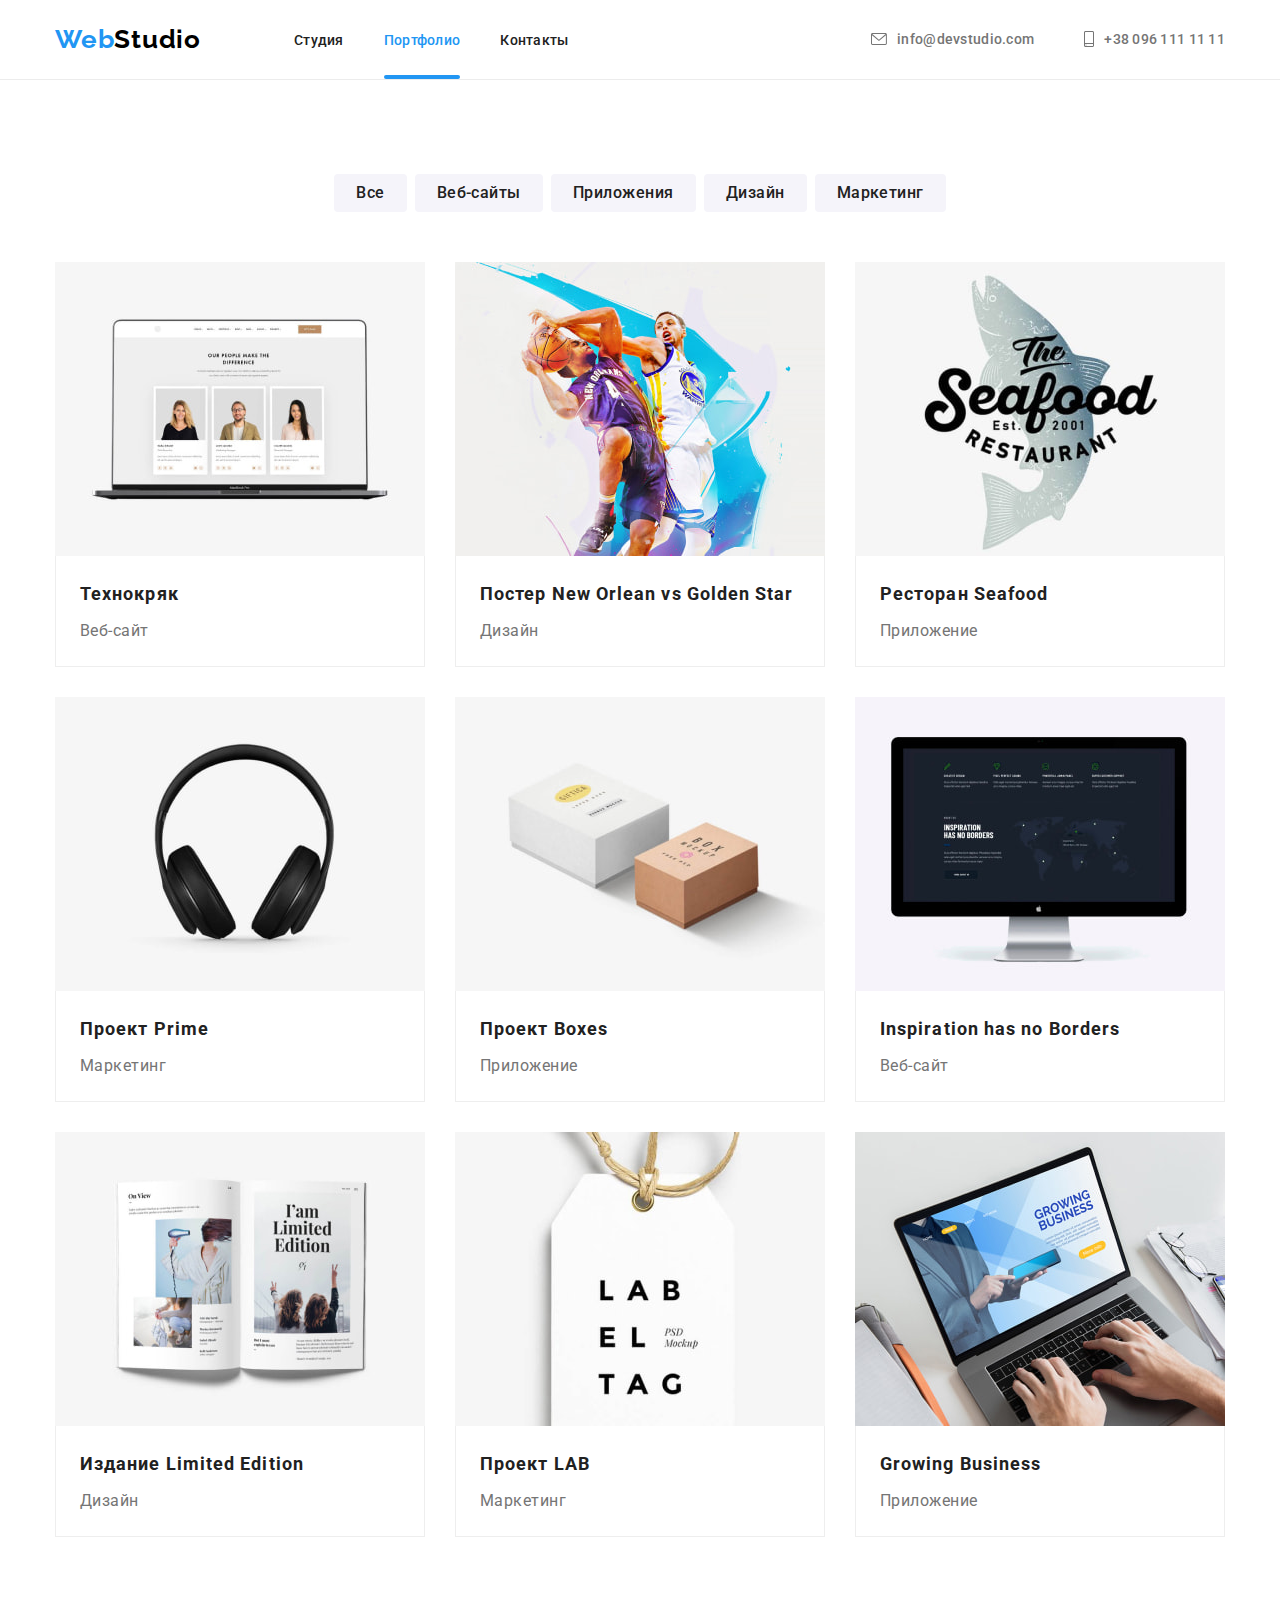
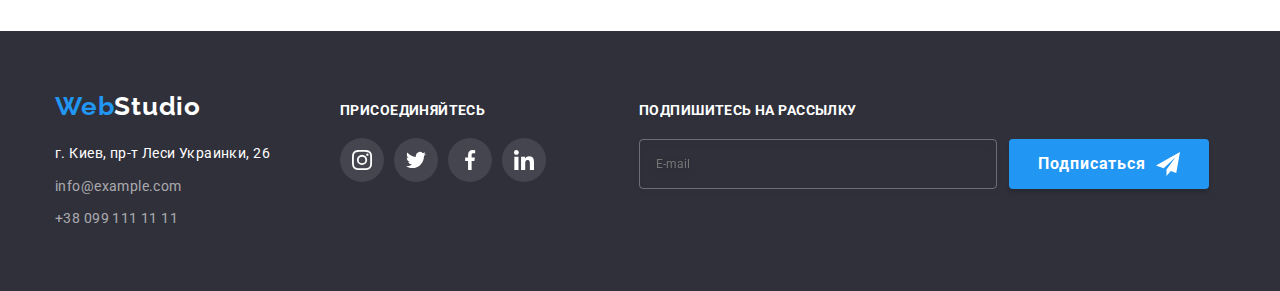
==== commit 7759b76f: "hw-7 done upd1" ====
--- a/portfolio.html
+++ b/portfolio.html
@@ -186,35 +186,35 @@
 
     <footer class="footer-container">
         <div class="container">
-            <div class="foot-main">
+            <div class="footer-main">
                 <a href="#" class="logo logo-footer"><span>Web</span>Studio</a>
                 <address>
-                    <p class="address-footer">г. Киев, пр-т Леси Украинки, 26</p>
+                    <p>г. Киев, пр-т Леси Украинки, 26</p>
                     <ul class="list-no-style ">
-                        <li class="address-footer"><a href="mailto:info@example.com">info@example.com</a></li>
-                        <li class="address-footer"><a href="tel:+380991111111">+38 099 111 11 11</a></li>
+                        <li class="address-footer__item"><a href="mailto:info@example.com">info@example.com</a></li>
+                        <li class="address-footer__item"><a href="tel:+380991111111">+38 099 111 11 11</a></li>
                     </ul>
                 </address>
             </div>
             <div class="join">
                 <h3>ПРИСОЕДИНЯЙТЕСЬ</h3>
                 <ul class="foot-icons list-no-style">
-                    <li><a class="foot-link" href="#" aria-label="иконка инстаграм">
+                    <li class="join-item"><a class="foot-link" href="#" aria-label="иконка инстаграм">
                         <svg class="foot-svg">
                             <use href="./images/icons.svg#icon-instagram"></use>
                         </svg>
                     </a></li>
-                    <li><a class="foot-link" href="#" aria-label="иконка твиттер">
+                    <li class="join-item"><a class="foot-link" href="#" aria-label="иконка твиттер">
                         <svg class="foot-svg">
                             <use href="./images/icons.svg#icon-twitter"></use>
                         </svg>
                     </a></li>
-                    <li><a class="foot-link" href="#" aria-label="иконка фейсбук">
+                    <li class="join-item"><a class="foot-link" href="#" aria-label="иконка фейсбук">
                         <svg class="foot-svg">
                             <use href="./images/icons.svg#icon-facebook"></use>
                         </svg>
                     </a></li>
-                    <li><a class="foot-link" href="#" aria-label="иконка линкедин">
+                    <li class="join-item"><a class="foot-link" href="#" aria-label="иконка линкедин">
                         <svg class="foot-svg">
                             <use href="./images/icons.svg#icon-linkedin"></use>
                         </svg>
@@ -222,16 +222,16 @@
                 </ul>
             </div>
             <form class="footer-form">
-                <label class="form-label">
-                    <p>ПОДПИШИТЕСЬ НА РАССЫЛКУ</p>
-                    <input type="mail" name="e-mail" placeholder="E-mail">
-                </label>
-                <button class="distribution-submit" type="submit">
-                    Подписаться
-                    <svg class="footer-btn-svg">
-                        <use href="./images/icons.svg#icon-send"></use>
-                    </svg>
-                </button>
+                    <label class="footer-form__label">
+                        <p>ПОДПИШИТЕСЬ НА РАССЫЛКУ</p>
+                        <input type="mail" name="e-mail" placeholder="E-mail">
+                    </label>
+                    <button class="footer-form__submit" type="submit">
+                        Подписаться
+                        <svg class="footer-btn-svg">
+                            <use href="./images/icons.svg#icon-send"></use>
+                        </svg>
+                    </button>
             </form>
         </div>
     </footer>
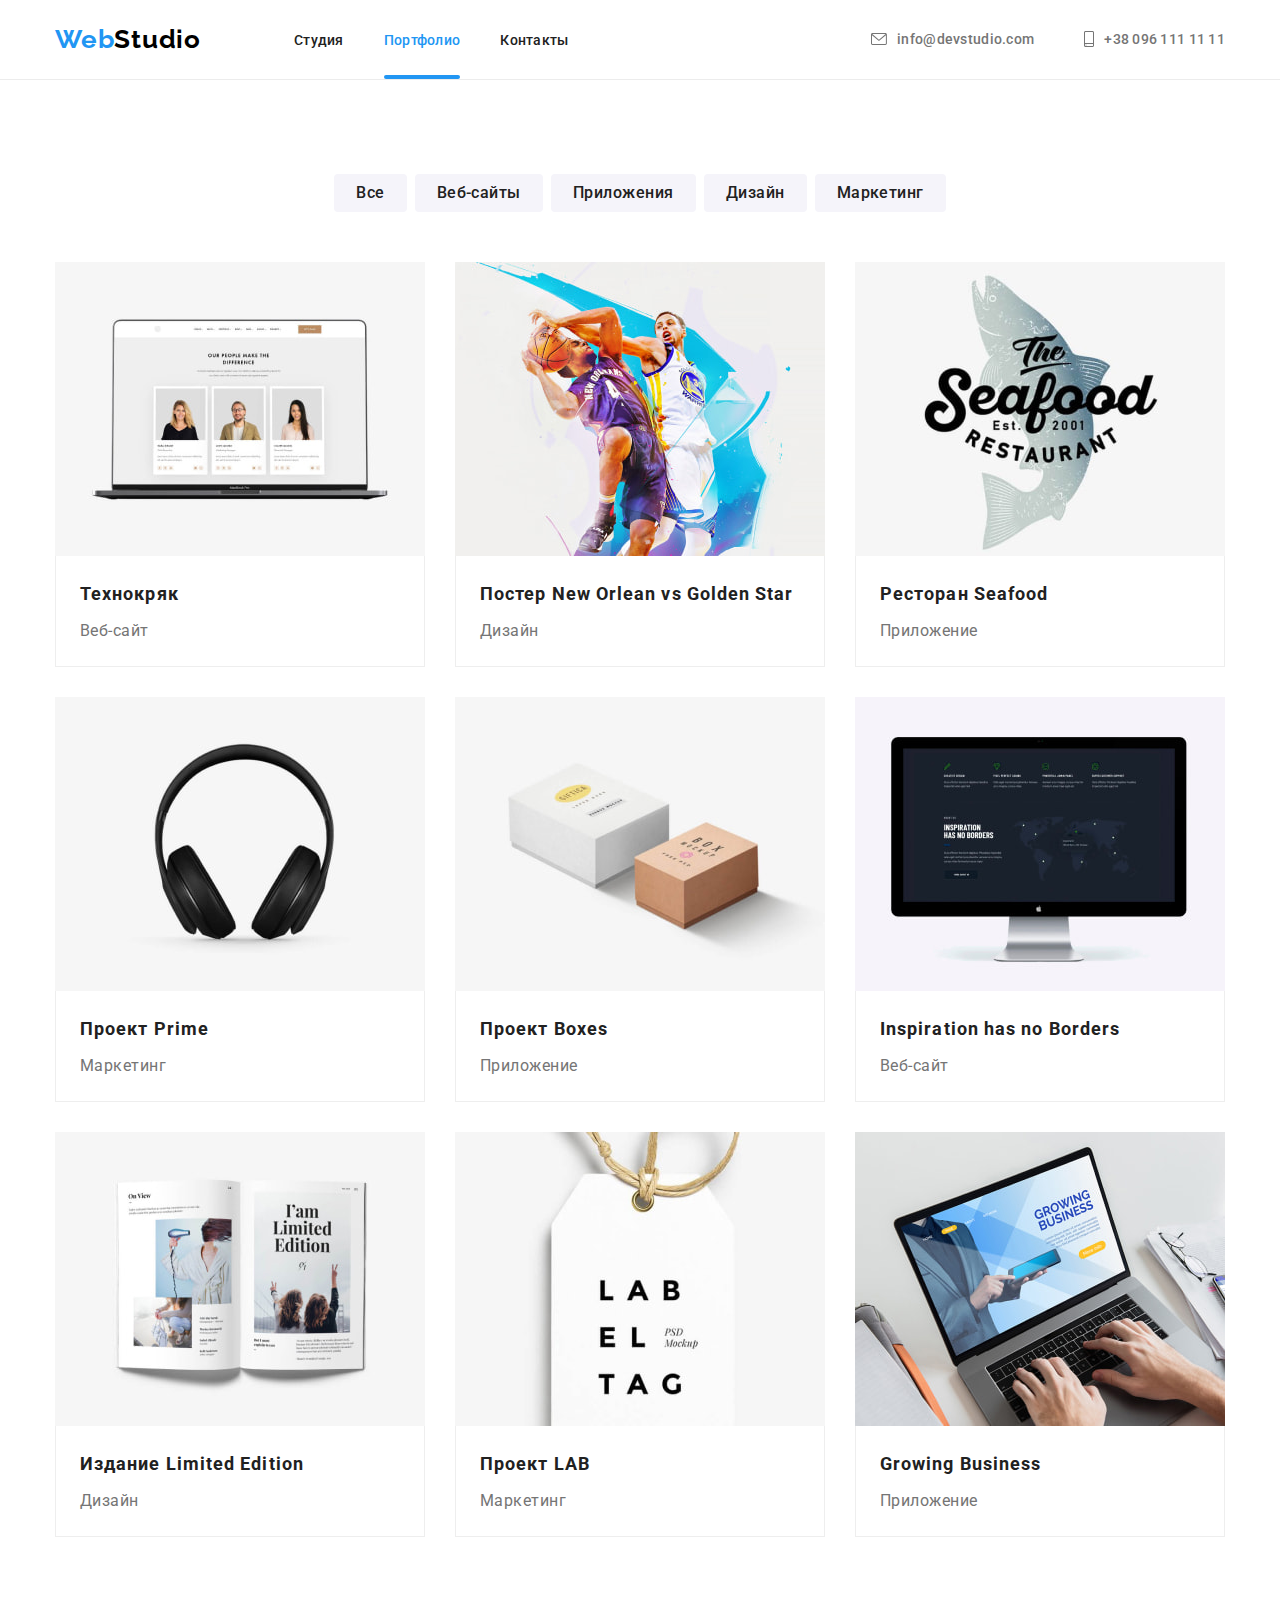
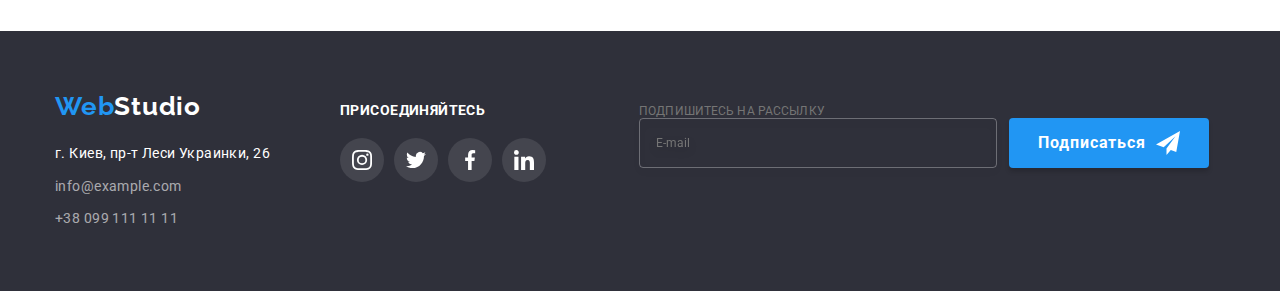
==== commit d60f4e22: "error correction 1" ====
--- a/portfolio.html
+++ b/portfolio.html
@@ -223,8 +223,8 @@
             </div>
             <form class="footer-form">
                     <label class="footer-form__label">
-                        <p>ПОДПИШИТЕСЬ НА РАССЫЛКУ</p>
-                        <input type="mail" name="e-mail" placeholder="E-mail">
+                        <span class="footer-form__title">ПОДПИШИТЕСЬ НА РАССЫЛКУ</span>
+                        <input type="email" name="e-mail" placeholder="E-mail">
                     </label>
                     <button class="footer-form__submit" type="submit">
                         Подписаться
--- a/css/main.min.css
+++ b/css/main.min.css
@@ -1,2 +1,2 @@
-body{background-color:#fff;color:#757575;font-family:Roboto, sans-serif;font-style:normal;font-weight:500;font-size:16px;line-height:1.71;letter-spacing:0.03em}.visually-hidden{position:absolute;width:1px;height:1px;margin:-1px;border:0;padding:0;white-space:nowrap;clip-path:inset(100%);clip:rect(0 0 0 0);overflow:hidden}.list-no-style{list-style-type:none;padding:0;margin:0}.container{width:1200px;padding:0 15px;margin:0 auto}.h2-web{font-weight:700;font-size:36px;line-height:1.17;letter-spacing:0.03em;color:#212121;background-color:#fff}.modal-form__submit{display:inline-flex;margin:0 auto;width:200px;height:50px;justify-content:center;align-items:center;border:none;border-radius:4px;background-color:#2196f3;color:#fff;font-size:inherit;cursor:pointer}.logo{font-family:Raleway, sans-serif;font-style:normal;font-weight:700;font-size:26px;line-height:1.19;letter-spacing:0.03em;color:#000;text-decoration:none}.logo-footer{display:block;margin-bottom:20px;color:#fff;background-color:#2f303a}.logo span{color:#2196f3}.backdrop{position:fixed;flex-wrap:wrap;overflow-y:auto;width:100%;height:100%;background-color:rgba(0,0,0,0.2);opacity:1;transition:opacity 250ms cubic-bezier(0.4, 0, 0.2, 1);z-index:1}.backdrop.is-hidden{opacity:0;pointer-events:none}.backdrop.is-hidden .modal{transform:translate(-50%, -50%) scale(0.4)}.backdrop .modal{position:absolute;top:50%;left:50%;min-height:581px;min-width:528px;padding:40px;border-radius:4px;background-color:#fff;transform:translate(-50%, -50%) scale(1);transition:transform 250ms cubic-bezier(0.4, 0, 0.2, 1)}.modal-form__close{position:absolute;right:8px;top:8px;display:block;width:30px;height:30px;border:1px solid rgba(0,0,0,0.1);border-radius:50%;background-color:#fff;cursor:pointer;outline:none}.modal-form__close .form-close-svg{display:block;align-items:center;width:18px;height:18px;transition:fill 250ms cubic-bezier(0.4, 0, 0.2, 1)}.modal-form__close:hover .form-close-svg,.modal-form__close:focus .form-close-svg{fill:#2196f3}.modal-form{display:flex;flex-direction:column}.modal-form h4{display:block;text-align:center;padding-bottom:12px;margin:0 auto;font-style:normal;font-weight:700;font-size:20px;line-height:1.15;letter-spacing:0.03em;color:#212121}.form-label{display:flex;flex-direction:column;font-weight:400;font-size:12px;line-height:1.17;letter-spacing:0.01em}.form-label p{margin:0;margin-bottom:4px}.form-label .form-input-wrap{display:inline-block;position:relative;padding:0;margin-bottom:10px}.form-label .form-input-wrap input{width:100%;height:40px;margin:0;padding-left:42px;border:1px solid rgba(33,33,33,0.2);border-radius:4px;transition:border-color 250ms cubic-bezier(0.4, 0, 0.2, 1);cursor:pointer}.form-label .form-input-wrap input:focus{outline:none;border:1px solid #2196f3}.form-label .form-input-wrap input:focus+.form-input-svg{fill:#2196f3}.form-label .form-input-wrap .form-input-svg{position:absolute;top:50%;transform:translateY(-50%);left:12px;width:18px;height:18px;transition:fill 250ms cubic-bezier(0.4, 0, 0.2, 1)}.form-label textarea{height:120px;margin:0;margin-bottom:20px;padding:12px 16px;border:1px solid rgba(33,33,33,0.2);border-radius:4px;resize:none;transition:border-color 250ms cubic-bezier(0.4, 0, 0.2, 1);cursor:pointer}.form-label textarea:focus{outline:none;border:1px solid #2196f3}.label-agreement{display:flex;align-items:center;margin:0;margin-bottom:40px;font-weight:400;font-size:14px;line-height:1.71;letter-spacing:0.03em;color:#757575}.label-agreement::before{content:'';display:inline-block;width:16px;height:15px;border:2px solid #212121;margin-right:7px;margin-left:12px;border-radius:2px}.modal-checkbox:checked+.label-agreement::before{border:none;background-origin:border-box;background-color:#2196f3;background-image:url("../images/icon-check.svg");background-repeat:no-repeat;background-size:cover}.header{border-bottom:1px solid #ececec}.header .container{display:flex;align-items:center;padding-top:24px;padding-bottom:24px}.header .navig{display:flex;align-items:center}.header .navig .logo{margin-right:93px}.header .navig-menu{display:flex;align-items:center}.header .navig-address{display:flex;align-items:center;margin-left:auto}.navig-menu__item:not(:last-child){margin-right:40px}.navig-menu__item a{position:relative;padding-top:30px;padding-bottom:30px;font-size:14px;line-height:16px;letter-spacing:0.02em;color:#212121;background-color:#fff;text-decoration:none;transition:color 250ms cubic-bezier(0.4, 0, 0.2, 1)}.navig-menu__item a::after{content:'';position:absolute;display:block;left:0;bottom:-1px;width:100%;height:4px;border-radius:2px;background-color:#2196f3;opacity:0;transition:opacity 250ms cubic-bezier(0.4, 0, 0.2, 1)}.navig-menu__item a:hover,.navig-menu__item a:focus,.navig-menu__item a:active{color:#2196f3}.studio a,.portfolio a{color:#2196f3}.studio a::after,.studio a::after,.portfolio a::after,.portfolio a::after{opacity:1}.navig-address__item:not(:last-child){margin-right:50px}.navig-address__item .address-link{display:flex;justify-content:center;align-items:center;font-size:14px;line-height:1.14px;letter-spacing:0.02em;color:#757575;background-color:#fff;text-decoration:none;transition:color 250ms cubic-bezier(0.4, 0, 0.2, 1)}.navig-address__item .address-link:hover .address-mail{fill:#2196f3}.navig-address__item .address-link:hover .address-phone{fill:#2196f3}.navig-address__item:hover .address-link,.navig-address__item:focus .address-link{color:#2196f3}.navig-address__item .address-mail{fill:#757575;width:16px;height:12px;margin-right:10px}.navig-address__item .address-phone{fill:#757575;width:10px;height:16px;margin-right:10px}.hero-container{min-height:600px;max-width:1600px;padding-top:200px;text-align:center;margin:0 auto;background-image:linear-gradient(rgba(47,48,58,0.4), rgba(47,48,58,0.4)),url(../../images/HERO.jpg);background-color:#c4c4c4;background-repeat:no-repeat;background-position:center;background-size:auto}.hero-container__slogan{width:696px;margin-bottom:30px;margin-top:0;margin-left:auto;margin-right:auto;font-weight:900;font-size:44px;line-height:1.16;letter-spacing:0.06em;color:#fff;text-transform:uppercase}.hero-container__button{width:200px;height:50px;margin-right:auto;margin-left:auto;text-align:center;border:none;border-radius:4px;cursor:pointer;outline:none;font-weight:700;line-height:1.6;letter-spacing:0.06em;color:#fff;background-color:#2196f3}.advantages{padding-top:94px}.advantages-list{display:flex}.advantages-list__item{flex-basis:calc((100% - 90px) / 4)}.advantages-list__item:not(:last-child){margin-right:30px}.advantages-list__svg{display:flex;justify-content:center;align-items:center;width:270px;height:120px;background-color:#f5f4fa;border-radius:4px;margin-bottom:30px}.advantages-list__svg svg{width:70px;height:70px}.advantages-list h3{margin-top:0;margin-bottom:10px;font-weight:700;font-size:14px;line-height:1.14;letter-spacing:0.03em;color:#212121;text-transform:uppercase}.advantages-list p{margin:0;font-weight:400;font-size:14px;line-height:1.71;letter-spacing:0.03em;color:#757575}.about{padding-top:94px;padding-bottom:94px}.about .h2-web{display:flex;margin:0 auto;margin-bottom:50px;justify-content:center}.about-list{display:flex;margin:0 auto;justify-content:center}.about-list__item{position:relative;flex-basis:calc((100% - 60px) / 3)}.about-list__item:not(:last-child){margin-right:30px}.about-list img{display:block}.about-list .about-description{position:absolute;bottom:0;width:100%;padding-top:27px;padding-bottom:27px;font-weight:700;font-size:14px;line-height:16px;text-align:center;letter-spacing:0.03em;text-transform:uppercase;color:#fff;background-color:rgba(47,48,58,0.8)}.team-container{display:flex;padding-top:94px;padding-bottom:94px;background-color:#f5f4fa;flex-direction:column}.team-container .h2-web{margin:0 auto;margin-bottom:50px;background-color:#f5f4fa;text-align:center}.names{display:flex;justify-content:center}.names-item{width:270px;background-color:#fff;box-shadow:0px 1px 3px rgba(0,0,0,0.12),0px 1px 1px rgba(0,0,0,0.14),0px 2px 1px rgba(0,0,0,0.2)}.names-item:not(:last-child){margin-right:30px}.names h3{display:flex;justify-content:center;margin-top:0;margin-bottom:10px;font-weight:500;font-size:16px;line-height:1.19;letter-spacing:3%;color:#212121}.names p{display:flex;justify-content:center;margin:0 auto;font-weight:400;line-height:1.19;letter-spacing:0.03em;color:#757575}.profession{padding-top:30px;padding-bottom:30px;padding-left:32px;padding-right:32px}.profession .team-icons{margin:0 auto;margin-top:16px;display:flex;justify-content:space-between}.profession .team-icons .team-link{display:flex;justify-content:center;align-items:center;width:44px;height:44px;border-radius:50%;transition:background-color 250ms cubic-bezier(0.4, 0, 0.2, 1)}.profession .team-icons .team-link:hover{background-color:#2196f3}.profession .team-icons .team-link:hover .team-svg{fill:#fff}.profession .team-icons .team-svg{fill:#afb1b8;width:20px;height:20px;transition:fill 250ms cubic-bezier(0.4, 0, 0.2, 1)}.clients{padding-top:94px;padding-bottom:94px}.clients .h2-web{margin:0 auto;margin-bottom:50px;text-align:center}.clients-list{display:flex;margin:0 auto;justify-content:center}.clients-item{display:flex;width:170px;height:92px;justify-content:center;align-items:center;border:1px solid #afb1b8;border-radius:4px;cursor:pointer;transition:border-color 250ms cubic-bezier(0.4, 0, 0.2, 1)}.clients-item:not(:last-child){margin-right:30px}.clients-item:hover{border-color:#2196f3}.clients-item:hover .clients-item__svg{fill:#2196f3}.clients-item__link{display:flex;justify-content:center;align-items:center}.clients-item__svg{fill:#afb1b8;width:170px;height:92px;padding:16px 32px;transition:fill 250ms cubic-bezier(0.4, 0, 0.2, 1)}.works-filter{display:flex;justify-content:center;flex-wrap:wrap;padding-bottom:0;margin-bottom:50px}.works-filter li:not(:last-child){margin-right:8px}.works-filter .works-filter__button{display:block;padding:6px 22px;border:0px;border-radius:4px;height:38px;font-weight:500;font-size:16px;line-height:1.62;text-align:center;letter-spacing:0.03em;color:#212121;background-color:#f5f4fa;cursor:pointer;transition:color 250ms cubic-bezier(0.4, 0, 0.2, 1),background-color 250ms cubic-bezier(0.4, 0, 0.2, 1),box-shadow 250ms cubic-bezier(0.4, 0, 0.2, 1)}.works-filter .works-filter__button:hover,.works-filter .works-filter__button:focus,.works-filter .works-filter__button:active{color:#fff;background-color:#2196f3;box-shadow:0px 3px 1px rgba(0,0,0,0.1),0px 1px 2px rgba(0,0,0,0.08),0px 2px 2px rgba(0,0,0,0.12)}.works{padding-top:94px;padding-bottom:94px}.works .projects-list{display:flex;justify-content:center;flex-wrap:wrap}.projects-item{width:calc((100% - 60px) / 3);margin-right:30px;margin-bottom:30px;transition:box-shadow 250ms cubic-bezier(0.4, 0, 0.2, 1)}.projects-item:hover{box-shadow:0px 1px 1px rgba(0,0,0,0.12),0px 4px 4px rgba(0,0,0,0.06),1px 4px 6px rgba(0,0,0,0.16)}.projects-item:hover .projects-overlay{transform:translateY(0)}.projects-item:nth-child(3n){margin-right:0}.projects-item:nth-last-child(-n+3){margin-bottom:0}.projects-item__thumb{position:relative;overflow:hidden}.projects-item__thumb img{display:block;margin:0;padding:0 auto}.projects-item__thumb .projects-overlay{display:block;position:absolute;top:0;left:0;width:100%;height:100%;background-color:rgba(33,150,243,0.9);transform:translateY(101%);transition:transform 250ms cubic-bezier(0.4, 0, 0.2, 1)}.projects-item__thumb .projects-overlay .overlay-text{padding:63px 24px;font-weight:400;font-size:18px;line-height:28px;letter-spacing:0.03em;color:#fff}.projects-item__description{width:370px;padding:20px 24px;border-right:1px solid #eee;border-left:1px solid #eee;border-bottom:1px solid #eee}.projects-item__description h3{margin:0;margin-bottom:4px;font-weight:700;font-size:18px;line-height:2;letter-spacing:0.06em;color:#212121}.projects-item__description p{display:block;margin:0;font-weight:400;font-size:16px;line-height:1.87;letter-spacing:0.03em;color:#757575}.footer-container{padding-top:60px;padding-bottom:60px;background-color:#2f303a}.footer-container .container{display:flex;align-items:baseline}.footer-main{margin-right:70px}.footer-main p{margin-top:0;margin-bottom:9px;font-style:normal;font-weight:400;font-size:14px;line-height:1.71;letter-spacing:0.03em;color:#fff}.address-footer__item{font-style:normal;font-weight:400;font-size:14px;line-height:1.71;letter-spacing:0.03em;color:#fff}.address-footer__item a{color:rgba(255,255,255,0.6);text-decoration:none;transition:color 250ms cubic-bezier(0.4, 0, 0.2, 1)}.address-footer__item:hover a,.address-footer__item:focus a{color:#2196f3}.address-footer__item:not(:last-child){margin-bottom:9px}.join{display:block;margin:0}.join h3{margin:0 auto;font-weight:bold;font-size:14px;line-height:16px;letter-spacing:0.03em;text-transform:uppercase;color:#fff}.join .foot-icons{margin:0 auto;margin-top:20px;display:flex;justify-content:space-between}.join-item:not(:last-child){margin-right:10px}.join-item .foot-link{background-color:rgba(255,255,255,0.1);display:flex;justify-content:center;align-items:center;width:44px;height:44px;border-radius:50%;transition:background-color 250ms cubic-bezier(0.4, 0, 0.2, 1)}.join-item .foot-link .foot-svg{fill:#fff;width:20px;height:20px}.join-item .foot-link:hover{background-color:#2196f3}.join-item .foot-link:hover .foot-svg{fill:#fff}.footer-form{position:relative;display:flex;flex-direction:row;padding-left:93px;height:100%;align-items:flex-start}.footer-form__label{display:flex;flex-direction:column;font-weight:400;font-size:12px;line-height:1.17;letter-spacing:0.01em}.footer-form__label p{margin:0;margin-bottom:20px;font-weight:700;font-size:14px;line-height:1.14;letter-spacing:0.03em;text-transform:uppercase;color:#fff}.footer-form__label input{width:358px;height:50px;padding-left:16px;margin:0;border:1px solid rgba(255,255,255,0.3);filter:drop-shadow(0px 4px 4px rgba(0,0,0,0.15));border-radius:4px;cursor:pointer;background-color:unset;color:#000;transition:background-color 250ms cubic-bezier(0.4, 0, 0.2, 1)}.footer-form__label input placeholder{font-weight:400;font-size:16px;line-height:1.25;letter-spacing:0.03em;color:rgba(255,255,255,0.6)}.footer-form__label input:not(:placeholder-shown){background-color:#fff}.footer-form__submit{position:absolute;bottom:0;right:-212px;display:inline-flex;margin:0 auto;width:200px;height:50px;justify-content:center;align-items:center;border:none;border-radius:4px;background-color:#2196f3;box-shadow:0px 4px 4px rgba(0,0,0,0.15);font-weight:700;font-size:16px;line-height:1.875;letter-spacing:0.06em;color:#fff;cursor:pointer}.footer-form__submit .footer-btn-svg{width:24px;height:24px;margin-left:10px}
+body{background-color:#fff;color:#757575;font-family:Roboto, sans-serif;font-style:normal;font-weight:500;font-size:16px;line-height:1.71;letter-spacing:0.03em}.visually-hidden{position:absolute;width:1px;height:1px;margin:-1px;border:0;padding:0;white-space:nowrap;clip-path:inset(100%);clip:rect(0 0 0 0);overflow:hidden}.list-no-style{list-style-type:none;padding:0;margin:0}.container{width:1200px;padding:0 15px;margin:0 auto}.h2-web{font-weight:700;font-size:36px;line-height:1.17;letter-spacing:0.03em;color:#212121;background-color:#fff}.modal-form__submit{display:inline-flex;margin:0 auto;width:200px;height:50px;justify-content:center;align-items:center;border:none;border-radius:4px;background-color:#2196f3;color:#fff;font-size:inherit;cursor:pointer}.logo{font-family:Raleway, sans-serif;font-style:normal;font-weight:700;font-size:26px;line-height:1.19;letter-spacing:0.03em;color:#000;text-decoration:none}.logo-footer{display:block;margin-bottom:20px;color:#fff;background-color:#2f303a}.logo span{color:#2196f3}.backdrop{position:fixed;flex-wrap:wrap;overflow-y:auto;width:100%;height:100%;background-color:rgba(0,0,0,0.2);opacity:1;transition:opacity 250ms cubic-bezier(0.4, 0, 0.2, 1);z-index:1}.backdrop.is-hidden{opacity:0;pointer-events:none}.backdrop.is-hidden .modal{transform:translate(-50%, -50%) scale(0.4)}.backdrop .modal{position:absolute;top:50%;left:50%;min-height:581px;min-width:528px;padding:40px;border-radius:4px;background-color:#fff;transform:translate(-50%, -50%) scale(1);transition:transform 250ms cubic-bezier(0.4, 0, 0.2, 1)}.modal-form__close{position:absolute;right:8px;top:8px;display:block;width:30px;height:30px;border:1px solid rgba(0,0,0,0.1);border-radius:50%;background-color:#fff;cursor:pointer;outline:none}.modal-form__close .form-close-svg{display:block;align-items:center;width:18px;height:18px;transition:fill 250ms cubic-bezier(0.4, 0, 0.2, 1)}.modal-form__close:hover .form-close-svg,.modal-form__close:focus .form-close-svg{fill:#2196f3}.modal-form{display:flex;flex-direction:column}.modal-form h4{display:block;text-align:center;padding-bottom:12px;margin:0 auto;font-style:normal;font-weight:700;font-size:20px;line-height:1.15;letter-spacing:0.03em;color:#212121}.form-label{display:flex;flex-direction:column;font-weight:400;font-size:12px;line-height:1.17;letter-spacing:0.01em}.form-label p{margin:0;margin-bottom:4px}.form-label .form-input-wrap{display:inline-block;position:relative;padding:0;margin-bottom:10px}.form-label .form-input-wrap input{width:100%;height:40px;margin:0;padding-left:42px;border:1px solid rgba(33,33,33,0.2);border-radius:4px;transition:border-color 250ms cubic-bezier(0.4, 0, 0.2, 1);cursor:pointer}.form-label .form-input-wrap input:focus{outline:none;border:1px solid #2196f3}.form-label .form-input-wrap input:focus+.form-input-svg{fill:#2196f3}.form-label .form-input-wrap .form-input-svg{position:absolute;top:50%;transform:translateY(-50%);left:12px;width:18px;height:18px;transition:fill 250ms cubic-bezier(0.4, 0, 0.2, 1)}.form-label textarea{height:120px;margin:0;margin-bottom:20px;padding:12px 16px;border:1px solid rgba(33,33,33,0.2);border-radius:4px;resize:none;transition:border-color 250ms cubic-bezier(0.4, 0, 0.2, 1);cursor:pointer}.form-label textarea:focus{outline:none;border:1px solid #2196f3}.label-agreement{display:flex;align-items:center;margin:0;margin-bottom:40px;font-weight:400;font-size:14px;line-height:1.71;letter-spacing:0.03em;color:#757575}.label-agreement::before{content:'';display:inline-block;width:16px;height:15px;border:2px solid #212121;margin-right:7px;margin-left:12px;border-radius:2px}.modal-checkbox:checked+.label-agreement::before{border:none;background-origin:border-box;background-color:#2196f3;background-image:url("../images/icon-check.svg");background-repeat:no-repeat;background-size:cover}.header{border-bottom:1px solid #ececec}.header .container{display:flex;align-items:center;padding-top:24px;padding-bottom:24px}.header .navig{display:flex;align-items:center}.header .navig .logo{margin-right:93px}.header .navig-menu{display:flex;align-items:center}.header .navig-address{display:flex;align-items:center;margin-left:auto}.navig-menu__item:not(:last-child){margin-right:40px}.navig-menu__item a{position:relative;padding-top:30px;padding-bottom:30px;font-size:14px;line-height:16px;letter-spacing:0.02em;color:#212121;background-color:#fff;text-decoration:none;transition:color 250ms cubic-bezier(0.4, 0, 0.2, 1)}.navig-menu__item a::after{content:'';position:absolute;display:block;left:0;bottom:-1px;width:100%;height:4px;border-radius:2px;background-color:#2196f3;opacity:0;transition:opacity 250ms cubic-bezier(0.4, 0, 0.2, 1)}.navig-menu__item a:hover,.navig-menu__item a:focus,.navig-menu__item a:active{color:#2196f3}.studio a,.portfolio a{color:#2196f3}.studio a::after,.studio a::after,.portfolio a::after,.portfolio a::after{opacity:1}.navig-address__item:not(:last-child){margin-right:50px}.navig-address__item .address-link{display:flex;justify-content:center;align-items:center;font-size:14px;line-height:1.14px;letter-spacing:0.02em;color:#757575;background-color:#fff;text-decoration:none;transition:color 250ms cubic-bezier(0.4, 0, 0.2, 1)}.navig-address__item:hover .address-link,.navig-address__item:focus .address-link{color:#2196f3}.navig-address__item .address-mail{fill:#757575;width:16px;height:12px;margin-right:10px;transition:fill 250ms cubic-bezier(0.4, 0, 0.2, 1)}.navig-address__item .address-phone{fill:#757575;width:10px;height:16px;margin-right:10px;transition:fill 250ms cubic-bezier(0.4, 0, 0.2, 1)}.navig-address__item:hover .address-mail{fill:#2196f3}.navig-address__item:hover .address-phone{fill:#2196f3}.hero-container{min-height:600px;max-width:1600px;padding-top:200px;text-align:center;margin:0 auto;background-image:linear-gradient(rgba(47,48,58,0.4), rgba(47,48,58,0.4)),url(../../images/HERO.jpg);background-color:#c4c4c4;background-repeat:no-repeat;background-position:center;background-size:auto}.hero-container__slogan{width:696px;margin-bottom:30px;margin-top:0;margin-left:auto;margin-right:auto;font-weight:900;font-size:44px;line-height:1.16;letter-spacing:0.06em;color:#fff;text-transform:uppercase}.hero-container__button{width:200px;height:50px;margin-right:auto;margin-left:auto;text-align:center;border:none;border-radius:4px;cursor:pointer;outline:none;font-weight:700;line-height:1.6;letter-spacing:0.06em;color:#fff;background-color:#2196f3}.advantages{padding-top:94px}.advantages-list{display:flex}.advantages-list__item{flex-basis:calc((100% - 90px) / 4)}.advantages-list__item:not(:last-child){margin-right:30px}.advantages-list__svg{display:flex;justify-content:center;align-items:center;width:270px;height:120px;background-color:#f5f4fa;border-radius:4px;margin-bottom:30px}.advantages-list__svg svg{width:70px;height:70px}.advantages-list h3{margin-top:0;margin-bottom:10px;font-weight:700;font-size:14px;line-height:1.14;letter-spacing:0.03em;color:#212121;text-transform:uppercase}.advantages-list p{margin:0;font-weight:400;font-size:14px;line-height:1.71;letter-spacing:0.03em;color:#757575}.about{padding-top:94px;padding-bottom:94px}.about .h2-web{display:flex;margin:0 auto;margin-bottom:50px;justify-content:center}.about-list{display:flex;margin:0 auto;justify-content:center}.about-list__item{position:relative;flex-basis:calc((100% - 60px) / 3)}.about-list__item:not(:last-child){margin-right:30px}.about-list img{display:block}.about-list .about-description{position:absolute;bottom:0;width:100%;padding-top:27px;padding-bottom:27px;font-weight:700;font-size:14px;line-height:16px;text-align:center;letter-spacing:0.03em;text-transform:uppercase;color:#fff;background-color:rgba(47,48,58,0.8)}.team-container{display:flex;padding-top:94px;padding-bottom:94px;background-color:#f5f4fa;flex-direction:column}.team-container .h2-web{margin:0 auto;margin-bottom:50px;background-color:#f5f4fa;text-align:center}.names{display:flex;justify-content:center}.names-item{width:270px;background-color:#fff;box-shadow:0px 1px 3px rgba(0,0,0,0.12),0px 1px 1px rgba(0,0,0,0.14),0px 2px 1px rgba(0,0,0,0.2)}.names-item:not(:last-child){margin-right:30px}.names h3{display:flex;justify-content:center;margin-top:0;margin-bottom:10px;font-weight:500;font-size:16px;line-height:1.19;letter-spacing:3%;color:#212121}.names p{display:flex;justify-content:center;margin:0 auto;font-weight:400;line-height:1.19;letter-spacing:0.03em;color:#757575}.profession{padding-top:30px;padding-bottom:30px;padding-left:32px;padding-right:32px}.profession .team-icons{margin:0 auto;margin-top:16px;display:flex;justify-content:space-between}.profession .team-icons .team-link{display:flex;justify-content:center;align-items:center;width:44px;height:44px;border-radius:50%;transition:background-color 250ms cubic-bezier(0.4, 0, 0.2, 1)}.profession .team-icons .team-link:hover{background-color:#2196f3}.profession .team-icons .team-link:hover .team-svg{fill:#fff}.profession .team-icons .team-svg{fill:#afb1b8;width:20px;height:20px;transition:fill 250ms cubic-bezier(0.4, 0, 0.2, 1)}.clients{padding-top:94px;padding-bottom:94px}.clients .h2-web{margin:0 auto;margin-bottom:50px;text-align:center}.clients-list{display:flex;margin:0 auto;justify-content:center}.clients-item{display:flex;width:170px;height:92px;justify-content:center;align-items:center;border:1px solid #afb1b8;border-radius:4px;cursor:pointer;transition:border-color 250ms cubic-bezier(0.4, 0, 0.2, 1)}.clients-item:not(:last-child){margin-right:30px}.clients-item:hover{border-color:#2196f3}.clients-item:hover .clients-item__svg{fill:#2196f3}.clients-item__link{display:flex;justify-content:center;align-items:center}.clients-item__svg{fill:#afb1b8;width:170px;height:92px;padding:16px 32px;transition:fill 250ms cubic-bezier(0.4, 0, 0.2, 1)}.works-filter{display:flex;justify-content:center;flex-wrap:wrap;padding-bottom:0;margin-bottom:50px}.works-filter li:not(:last-child){margin-right:8px}.works-filter .works-filter__button{display:block;padding:6px 22px;border:0px;border-radius:4px;height:38px;font-weight:500;font-size:16px;line-height:1.62;text-align:center;letter-spacing:0.03em;color:#212121;background-color:#f5f4fa;cursor:pointer;transition:color 250ms cubic-bezier(0.4, 0, 0.2, 1),background-color 250ms cubic-bezier(0.4, 0, 0.2, 1),box-shadow 250ms cubic-bezier(0.4, 0, 0.2, 1)}.works-filter .works-filter__button:hover,.works-filter .works-filter__button:focus,.works-filter .works-filter__button:active{color:#fff;background-color:#2196f3;box-shadow:0px 3px 1px rgba(0,0,0,0.1),0px 1px 2px rgba(0,0,0,0.08),0px 2px 2px rgba(0,0,0,0.12)}.works{padding-top:94px;padding-bottom:94px}.works .projects-list{display:flex;justify-content:center;flex-wrap:wrap}.projects-item{width:calc((100% - 60px) / 3);margin-right:30px;margin-bottom:30px;transition:box-shadow 250ms cubic-bezier(0.4, 0, 0.2, 1)}.projects-item:hover{box-shadow:0px 1px 1px rgba(0,0,0,0.12),0px 4px 4px rgba(0,0,0,0.06),1px 4px 6px rgba(0,0,0,0.16)}.projects-item:hover .projects-overlay{transform:translateY(0)}.projects-item:nth-child(3n){margin-right:0}.projects-item:nth-last-child(-n+3){margin-bottom:0}.projects-item__thumb{position:relative;overflow:hidden}.projects-item__thumb img{display:block;margin:0;padding:0 auto}.projects-item__thumb .projects-overlay{display:block;position:absolute;top:0;left:0;width:100%;height:100%;background-color:rgba(33,150,243,0.9);transform:translateY(101%);transition:transform 250ms cubic-bezier(0.4, 0, 0.2, 1)}.projects-item__thumb .projects-overlay .overlay-text{padding:63px 24px;font-weight:400;font-size:18px;line-height:28px;letter-spacing:0.03em;color:#fff}.projects-item__description{width:370px;padding:20px 24px;border-right:1px solid #eee;border-left:1px solid #eee;border-bottom:1px solid #eee}.projects-item__description h3{margin:0;margin-bottom:4px;font-weight:700;font-size:18px;line-height:2;letter-spacing:0.06em;color:#212121}.projects-item__description p{display:block;margin:0;font-weight:400;font-size:16px;line-height:1.87;letter-spacing:0.03em;color:#757575}.footer-container{padding-top:60px;padding-bottom:60px;background-color:#2f303a}.footer-container .container{display:flex;align-items:baseline}.footer-main{margin-right:70px}.footer-main p{margin-top:0;margin-bottom:9px;font-style:normal;font-weight:400;font-size:14px;line-height:1.71;letter-spacing:0.03em;color:#fff}.address-footer__item{font-style:normal;font-weight:400;font-size:14px;line-height:1.71;letter-spacing:0.03em;color:#fff}.address-footer__item a{color:rgba(255,255,255,0.6);text-decoration:none;transition:color 250ms cubic-bezier(0.4, 0, 0.2, 1)}.address-footer__item:hover a,.address-footer__item:focus a{color:#2196f3}.address-footer__item:not(:last-child){margin-bottom:9px}.join{display:block;margin:0}.join h3{margin:0 auto;font-weight:bold;font-size:14px;line-height:16px;letter-spacing:0.03em;text-transform:uppercase;color:#fff}.join .foot-icons{margin:0 auto;margin-top:20px;display:flex;justify-content:space-between}.join-item:not(:last-child){margin-right:10px}.join-item .foot-link{background-color:rgba(255,255,255,0.1);display:flex;justify-content:center;align-items:center;width:44px;height:44px;border-radius:50%;transition:background-color 250ms cubic-bezier(0.4, 0, 0.2, 1)}.join-item .foot-link .foot-svg{fill:#fff;width:20px;height:20px}.join-item .foot-link:hover{background-color:#2196f3}.join-item .foot-link:hover .foot-svg{fill:#fff}.footer-form{position:relative;display:flex;flex-direction:row;padding-left:93px;height:100%;align-items:flex-start}.footer-form__label{display:flex;flex-direction:column;font-weight:400;font-size:12px;line-height:1.17;letter-spacing:0.01em}.footer-form__label p{margin:0;margin-bottom:20px;font-weight:700;font-size:14px;line-height:1.14;letter-spacing:0.03em;text-transform:uppercase;color:#fff}.footer-form__label input{width:358px;height:50px;padding-left:16px;margin:0;border:1px solid rgba(255,255,255,0.3);filter:drop-shadow(0px 4px 4px rgba(0,0,0,0.15));border-radius:4px;cursor:pointer;background-color:unset;color:#000;transition:background-color 250ms cubic-bezier(0.4, 0, 0.2, 1)}.footer-form__label input placeholder{font-weight:400;font-size:16px;line-height:1.25;letter-spacing:0.03em;color:rgba(255,255,255,0.6)}.footer-form__label input:not(:placeholder-shown){background-color:#fff}.footer-form__submit{position:absolute;bottom:0;right:-212px;display:inline-flex;margin:0 auto;width:200px;height:50px;justify-content:center;align-items:center;border:none;border-radius:4px;background-color:#2196f3;box-shadow:0px 4px 4px rgba(0,0,0,0.15);font-weight:700;font-size:16px;line-height:1.875;letter-spacing:0.06em;color:#fff;cursor:pointer}.footer-form__submit .footer-btn-svg{width:24px;height:24px;margin-left:10px}
 /*# sourceMappingURL=main.min.css.map */--- a/css/main.min.css
+++ b/css/main.min.css
@@ -1,2 +1,2 @@
-body{background-color:#fff;color:#757575;font-family:Roboto, sans-serif;font-style:normal;font-weight:500;font-size:16px;line-height:1.71;letter-spacing:0.03em}.visually-hidden{position:absolute;width:1px;height:1px;margin:-1px;border:0;padding:0;white-space:nowrap;clip-path:inset(100%);clip:rect(0 0 0 0);overflow:hidden}.list-no-style{list-style-type:none;padding:0;margin:0}.container{width:1200px;padding:0 15px;margin:0 auto}.h2-web{font-weight:700;font-size:36px;line-height:1.17;letter-spacing:0.03em;color:#212121;background-color:#fff}.modal-form__submit{display:inline-flex;margin:0 auto;width:200px;height:50px;justify-content:center;align-items:center;border:none;border-radius:4px;background-color:#2196f3;color:#fff;font-size:inherit;cursor:pointer}.logo{font-family:Raleway, sans-serif;font-style:normal;font-weight:700;font-size:26px;line-height:1.19;letter-spacing:0.03em;color:#000;text-decoration:none}.logo-footer{display:block;margin-bottom:20px;color:#fff;background-color:#2f303a}.logo span{color:#2196f3}.backdrop{position:fixed;flex-wrap:wrap;overflow-y:auto;width:100%;height:100%;background-color:rgba(0,0,0,0.2);opacity:1;transition:opacity 250ms cubic-bezier(0.4, 0, 0.2, 1);z-index:1}.backdrop.is-hidden{opacity:0;pointer-events:none}.backdrop.is-hidden .modal{transform:translate(-50%, -50%) scale(0.4)}.backdrop .modal{position:absolute;top:50%;left:50%;min-height:581px;min-width:528px;padding:40px;border-radius:4px;background-color:#fff;transform:translate(-50%, -50%) scale(1);transition:transform 250ms cubic-bezier(0.4, 0, 0.2, 1)}.modal-form__close{position:absolute;right:8px;top:8px;display:block;width:30px;height:30px;border:1px solid rgba(0,0,0,0.1);border-radius:50%;background-color:#fff;cursor:pointer;outline:none}.modal-form__close .form-close-svg{display:block;align-items:center;width:18px;height:18px;transition:fill 250ms cubic-bezier(0.4, 0, 0.2, 1)}.modal-form__close:hover .form-close-svg,.modal-form__close:focus .form-close-svg{fill:#2196f3}.modal-form{display:flex;flex-direction:column}.modal-form h4{display:block;text-align:center;padding-bottom:12px;margin:0 auto;font-style:normal;font-weight:700;font-size:20px;line-height:1.15;letter-spacing:0.03em;color:#212121}.form-label{display:flex;flex-direction:column;font-weight:400;font-size:12px;line-height:1.17;letter-spacing:0.01em}.form-label p{margin:0;margin-bottom:4px}.form-label .form-input-wrap{display:inline-block;position:relative;padding:0;margin-bottom:10px}.form-label .form-input-wrap input{width:100%;height:40px;margin:0;padding-left:42px;border:1px solid rgba(33,33,33,0.2);border-radius:4px;transition:border-color 250ms cubic-bezier(0.4, 0, 0.2, 1);cursor:pointer}.form-label .form-input-wrap input:focus{outline:none;border:1px solid #2196f3}.form-label .form-input-wrap input:focus+.form-input-svg{fill:#2196f3}.form-label .form-input-wrap .form-input-svg{position:absolute;top:50%;transform:translateY(-50%);left:12px;width:18px;height:18px;transition:fill 250ms cubic-bezier(0.4, 0, 0.2, 1)}.form-label textarea{height:120px;margin:0;margin-bottom:20px;padding:12px 16px;border:1px solid rgba(33,33,33,0.2);border-radius:4px;resize:none;transition:border-color 250ms cubic-bezier(0.4, 0, 0.2, 1);cursor:pointer}.form-label textarea:focus{outline:none;border:1px solid #2196f3}.label-agreement{display:flex;align-items:center;margin:0;margin-bottom:40px;font-weight:400;font-size:14px;line-height:1.71;letter-spacing:0.03em;color:#757575}.label-agreement::before{content:'';display:inline-block;width:16px;height:15px;border:2px solid #212121;margin-right:7px;margin-left:12px;border-radius:2px}.modal-checkbox:checked+.label-agreement::before{border:none;background-origin:border-box;background-color:#2196f3;background-image:url("../images/icon-check.svg");background-repeat:no-repeat;background-size:cover}.header{border-bottom:1px solid #ececec}.header .container{display:flex;align-items:center;padding-top:24px;padding-bottom:24px}.header .navig{display:flex;align-items:center}.header .navig .logo{margin-right:93px}.header .navig-menu{display:flex;align-items:center}.header .navig-address{display:flex;align-items:center;margin-left:auto}.navig-menu__item:not(:last-child){margin-right:40px}.navig-menu__item a{position:relative;padding-top:30px;padding-bottom:30px;font-size:14px;line-height:16px;letter-spacing:0.02em;color:#212121;background-color:#fff;text-decoration:none;transition:color 250ms cubic-bezier(0.4, 0, 0.2, 1)}.navig-menu__item a::after{content:'';position:absolute;display:block;left:0;bottom:-1px;width:100%;height:4px;border-radius:2px;background-color:#2196f3;opacity:0;transition:opacity 250ms cubic-bezier(0.4, 0, 0.2, 1)}.navig-menu__item a:hover,.navig-menu__item a:focus,.navig-menu__item a:active{color:#2196f3}.studio a,.portfolio a{color:#2196f3}.studio a::after,.studio a::after,.portfolio a::after,.portfolio a::after{opacity:1}.navig-address__item:not(:last-child){margin-right:50px}.navig-address__item .address-link{display:flex;justify-content:center;align-items:center;font-size:14px;line-height:1.14px;letter-spacing:0.02em;color:#757575;background-color:#fff;text-decoration:none;transition:color 250ms cubic-bezier(0.4, 0, 0.2, 1)}.navig-address__item .address-link:hover .address-mail{fill:#2196f3}.navig-address__item .address-link:hover .address-phone{fill:#2196f3}.navig-address__item:hover .address-link,.navig-address__item:focus .address-link{color:#2196f3}.navig-address__item .address-mail{fill:#757575;width:16px;height:12px;margin-right:10px}.navig-address__item .address-phone{fill:#757575;width:10px;height:16px;margin-right:10px}.hero-container{min-height:600px;max-width:1600px;padding-top:200px;text-align:center;margin:0 auto;background-image:linear-gradient(rgba(47,48,58,0.4), rgba(47,48,58,0.4)),url(../../images/HERO.jpg);background-color:#c4c4c4;background-repeat:no-repeat;background-position:center;background-size:auto}.hero-container__slogan{width:696px;margin-bottom:30px;margin-top:0;margin-left:auto;margin-right:auto;font-weight:900;font-size:44px;line-height:1.16;letter-spacing:0.06em;color:#fff;text-transform:uppercase}.hero-container__button{width:200px;height:50px;margin-right:auto;margin-left:auto;text-align:center;border:none;border-radius:4px;cursor:pointer;outline:none;font-weight:700;line-height:1.6;letter-spacing:0.06em;color:#fff;background-color:#2196f3}.advantages{padding-top:94px}.advantages-list{display:flex}.advantages-list__item{flex-basis:calc((100% - 90px) / 4)}.advantages-list__item:not(:last-child){margin-right:30px}.advantages-list__svg{display:flex;justify-content:center;align-items:center;width:270px;height:120px;background-color:#f5f4fa;border-radius:4px;margin-bottom:30px}.advantages-list__svg svg{width:70px;height:70px}.advantages-list h3{margin-top:0;margin-bottom:10px;font-weight:700;font-size:14px;line-height:1.14;letter-spacing:0.03em;color:#212121;text-transform:uppercase}.advantages-list p{margin:0;font-weight:400;font-size:14px;line-height:1.71;letter-spacing:0.03em;color:#757575}.about{padding-top:94px;padding-bottom:94px}.about .h2-web{display:flex;margin:0 auto;margin-bottom:50px;justify-content:center}.about-list{display:flex;margin:0 auto;justify-content:center}.about-list__item{position:relative;flex-basis:calc((100% - 60px) / 3)}.about-list__item:not(:last-child){margin-right:30px}.about-list img{display:block}.about-list .about-description{position:absolute;bottom:0;width:100%;padding-top:27px;padding-bottom:27px;font-weight:700;font-size:14px;line-height:16px;text-align:center;letter-spacing:0.03em;text-transform:uppercase;color:#fff;background-color:rgba(47,48,58,0.8)}.team-container{display:flex;padding-top:94px;padding-bottom:94px;background-color:#f5f4fa;flex-direction:column}.team-container .h2-web{margin:0 auto;margin-bottom:50px;background-color:#f5f4fa;text-align:center}.names{display:flex;justify-content:center}.names-item{width:270px;background-color:#fff;box-shadow:0px 1px 3px rgba(0,0,0,0.12),0px 1px 1px rgba(0,0,0,0.14),0px 2px 1px rgba(0,0,0,0.2)}.names-item:not(:last-child){margin-right:30px}.names h3{display:flex;justify-content:center;margin-top:0;margin-bottom:10px;font-weight:500;font-size:16px;line-height:1.19;letter-spacing:3%;color:#212121}.names p{display:flex;justify-content:center;margin:0 auto;font-weight:400;line-height:1.19;letter-spacing:0.03em;color:#757575}.profession{padding-top:30px;padding-bottom:30px;padding-left:32px;padding-right:32px}.profession .team-icons{margin:0 auto;margin-top:16px;display:flex;justify-content:space-between}.profession .team-icons .team-link{display:flex;justify-content:center;align-items:center;width:44px;height:44px;border-radius:50%;transition:background-color 250ms cubic-bezier(0.4, 0, 0.2, 1)}.profession .team-icons .team-link:hover{background-color:#2196f3}.profession .team-icons .team-link:hover .team-svg{fill:#fff}.profession .team-icons .team-svg{fill:#afb1b8;width:20px;height:20px;transition:fill 250ms cubic-bezier(0.4, 0, 0.2, 1)}.clients{padding-top:94px;padding-bottom:94px}.clients .h2-web{margin:0 auto;margin-bottom:50px;text-align:center}.clients-list{display:flex;margin:0 auto;justify-content:center}.clients-item{display:flex;width:170px;height:92px;justify-content:center;align-items:center;border:1px solid #afb1b8;border-radius:4px;cursor:pointer;transition:border-color 250ms cubic-bezier(0.4, 0, 0.2, 1)}.clients-item:not(:last-child){margin-right:30px}.clients-item:hover{border-color:#2196f3}.clients-item:hover .clients-item__svg{fill:#2196f3}.clients-item__link{display:flex;justify-content:center;align-items:center}.clients-item__svg{fill:#afb1b8;width:170px;height:92px;padding:16px 32px;transition:fill 250ms cubic-bezier(0.4, 0, 0.2, 1)}.works-filter{display:flex;justify-content:center;flex-wrap:wrap;padding-bottom:0;margin-bottom:50px}.works-filter li:not(:last-child){margin-right:8px}.works-filter .works-filter__button{display:block;padding:6px 22px;border:0px;border-radius:4px;height:38px;font-weight:500;font-size:16px;line-height:1.62;text-align:center;letter-spacing:0.03em;color:#212121;background-color:#f5f4fa;cursor:pointer;transition:color 250ms cubic-bezier(0.4, 0, 0.2, 1),background-color 250ms cubic-bezier(0.4, 0, 0.2, 1),box-shadow 250ms cubic-bezier(0.4, 0, 0.2, 1)}.works-filter .works-filter__button:hover,.works-filter .works-filter__button:focus,.works-filter .works-filter__button:active{color:#fff;background-color:#2196f3;box-shadow:0px 3px 1px rgba(0,0,0,0.1),0px 1px 2px rgba(0,0,0,0.08),0px 2px 2px rgba(0,0,0,0.12)}.works{padding-top:94px;padding-bottom:94px}.works .projects-list{display:flex;justify-content:center;flex-wrap:wrap}.projects-item{width:calc((100% - 60px) / 3);margin-right:30px;margin-bottom:30px;transition:box-shadow 250ms cubic-bezier(0.4, 0, 0.2, 1)}.projects-item:hover{box-shadow:0px 1px 1px rgba(0,0,0,0.12),0px 4px 4px rgba(0,0,0,0.06),1px 4px 6px rgba(0,0,0,0.16)}.projects-item:hover .projects-overlay{transform:translateY(0)}.projects-item:nth-child(3n){margin-right:0}.projects-item:nth-last-child(-n+3){margin-bottom:0}.projects-item__thumb{position:relative;overflow:hidden}.projects-item__thumb img{display:block;margin:0;padding:0 auto}.projects-item__thumb .projects-overlay{display:block;position:absolute;top:0;left:0;width:100%;height:100%;background-color:rgba(33,150,243,0.9);transform:translateY(101%);transition:transform 250ms cubic-bezier(0.4, 0, 0.2, 1)}.projects-item__thumb .projects-overlay .overlay-text{padding:63px 24px;font-weight:400;font-size:18px;line-height:28px;letter-spacing:0.03em;color:#fff}.projects-item__description{width:370px;padding:20px 24px;border-right:1px solid #eee;border-left:1px solid #eee;border-bottom:1px solid #eee}.projects-item__description h3{margin:0;margin-bottom:4px;font-weight:700;font-size:18px;line-height:2;letter-spacing:0.06em;color:#212121}.projects-item__description p{display:block;margin:0;font-weight:400;font-size:16px;line-height:1.87;letter-spacing:0.03em;color:#757575}.footer-container{padding-top:60px;padding-bottom:60px;background-color:#2f303a}.footer-container .container{display:flex;align-items:baseline}.footer-main{margin-right:70px}.footer-main p{margin-top:0;margin-bottom:9px;font-style:normal;font-weight:400;font-size:14px;line-height:1.71;letter-spacing:0.03em;color:#fff}.address-footer__item{font-style:normal;font-weight:400;font-size:14px;line-height:1.71;letter-spacing:0.03em;color:#fff}.address-footer__item a{color:rgba(255,255,255,0.6);text-decoration:none;transition:color 250ms cubic-bezier(0.4, 0, 0.2, 1)}.address-footer__item:hover a,.address-footer__item:focus a{color:#2196f3}.address-footer__item:not(:last-child){margin-bottom:9px}.join{display:block;margin:0}.join h3{margin:0 auto;font-weight:bold;font-size:14px;line-height:16px;letter-spacing:0.03em;text-transform:uppercase;color:#fff}.join .foot-icons{margin:0 auto;margin-top:20px;display:flex;justify-content:space-between}.join-item:not(:last-child){margin-right:10px}.join-item .foot-link{background-color:rgba(255,255,255,0.1);display:flex;justify-content:center;align-items:center;width:44px;height:44px;border-radius:50%;transition:background-color 250ms cubic-bezier(0.4, 0, 0.2, 1)}.join-item .foot-link .foot-svg{fill:#fff;width:20px;height:20px}.join-item .foot-link:hover{background-color:#2196f3}.join-item .foot-link:hover .foot-svg{fill:#fff}.footer-form{position:relative;display:flex;flex-direction:row;padding-left:93px;height:100%;align-items:flex-start}.footer-form__label{display:flex;flex-direction:column;font-weight:400;font-size:12px;line-height:1.17;letter-spacing:0.01em}.footer-form__label p{margin:0;margin-bottom:20px;font-weight:700;font-size:14px;line-height:1.14;letter-spacing:0.03em;text-transform:uppercase;color:#fff}.footer-form__label input{width:358px;height:50px;padding-left:16px;margin:0;border:1px solid rgba(255,255,255,0.3);filter:drop-shadow(0px 4px 4px rgba(0,0,0,0.15));border-radius:4px;cursor:pointer;background-color:unset;color:#000;transition:background-color 250ms cubic-bezier(0.4, 0, 0.2, 1)}.footer-form__label input placeholder{font-weight:400;font-size:16px;line-height:1.25;letter-spacing:0.03em;color:rgba(255,255,255,0.6)}.footer-form__label input:not(:placeholder-shown){background-color:#fff}.footer-form__submit{position:absolute;bottom:0;right:-212px;display:inline-flex;margin:0 auto;width:200px;height:50px;justify-content:center;align-items:center;border:none;border-radius:4px;background-color:#2196f3;box-shadow:0px 4px 4px rgba(0,0,0,0.15);font-weight:700;font-size:16px;line-height:1.875;letter-spacing:0.06em;color:#fff;cursor:pointer}.footer-form__submit .footer-btn-svg{width:24px;height:24px;margin-left:10px}
+body{background-color:#fff;color:#757575;font-family:Roboto, sans-serif;font-style:normal;font-weight:500;font-size:16px;line-height:1.71;letter-spacing:0.03em}.visually-hidden{position:absolute;width:1px;height:1px;margin:-1px;border:0;padding:0;white-space:nowrap;clip-path:inset(100%);clip:rect(0 0 0 0);overflow:hidden}.list-no-style{list-style-type:none;padding:0;margin:0}.container{width:1200px;padding:0 15px;margin:0 auto}.h2-web{font-weight:700;font-size:36px;line-height:1.17;letter-spacing:0.03em;color:#212121;background-color:#fff}.modal-form__submit{display:inline-flex;margin:0 auto;width:200px;height:50px;justify-content:center;align-items:center;border:none;border-radius:4px;background-color:#2196f3;color:#fff;font-size:inherit;cursor:pointer}.logo{font-family:Raleway, sans-serif;font-style:normal;font-weight:700;font-size:26px;line-height:1.19;letter-spacing:0.03em;color:#000;text-decoration:none}.logo-footer{display:block;margin-bottom:20px;color:#fff;background-color:#2f303a}.logo span{color:#2196f3}.backdrop{position:fixed;flex-wrap:wrap;overflow-y:auto;width:100%;height:100%;background-color:rgba(0,0,0,0.2);opacity:1;transition:opacity 250ms cubic-bezier(0.4, 0, 0.2, 1);z-index:1}.backdrop.is-hidden{opacity:0;pointer-events:none}.backdrop.is-hidden .modal{transform:translate(-50%, -50%) scale(0.4)}.backdrop .modal{position:absolute;top:50%;left:50%;min-height:581px;min-width:528px;padding:40px;border-radius:4px;background-color:#fff;transform:translate(-50%, -50%) scale(1);transition:transform 250ms cubic-bezier(0.4, 0, 0.2, 1)}.modal-form__close{position:absolute;right:8px;top:8px;display:block;width:30px;height:30px;border:1px solid rgba(0,0,0,0.1);border-radius:50%;background-color:#fff;cursor:pointer;outline:none}.modal-form__close .form-close-svg{display:block;align-items:center;width:18px;height:18px;transition:fill 250ms cubic-bezier(0.4, 0, 0.2, 1)}.modal-form__close:hover .form-close-svg,.modal-form__close:focus .form-close-svg{fill:#2196f3}.modal-form{display:flex;flex-direction:column}.modal-form h4{display:block;text-align:center;padding-bottom:12px;margin:0 auto;font-style:normal;font-weight:700;font-size:20px;line-height:1.15;letter-spacing:0.03em;color:#212121}.form-label{display:flex;flex-direction:column;font-weight:400;font-size:12px;line-height:1.17;letter-spacing:0.01em}.form-label p{margin:0;margin-bottom:4px}.form-label .form-input-wrap{display:inline-block;position:relative;padding:0;margin-bottom:10px}.form-label .form-input-wrap input{width:100%;height:40px;margin:0;padding-left:42px;border:1px solid rgba(33,33,33,0.2);border-radius:4px;transition:border-color 250ms cubic-bezier(0.4, 0, 0.2, 1);cursor:pointer}.form-label .form-input-wrap input:focus{outline:none;border:1px solid #2196f3}.form-label .form-input-wrap input:focus+.form-input-svg{fill:#2196f3}.form-label .form-input-wrap .form-input-svg{position:absolute;top:50%;transform:translateY(-50%);left:12px;width:18px;height:18px;transition:fill 250ms cubic-bezier(0.4, 0, 0.2, 1)}.form-label textarea{height:120px;margin:0;margin-bottom:20px;padding:12px 16px;border:1px solid rgba(33,33,33,0.2);border-radius:4px;resize:none;transition:border-color 250ms cubic-bezier(0.4, 0, 0.2, 1);cursor:pointer}.form-label textarea:focus{outline:none;border:1px solid #2196f3}.label-agreement{display:flex;align-items:center;margin:0;margin-bottom:40px;font-weight:400;font-size:14px;line-height:1.71;letter-spacing:0.03em;color:#757575}.label-agreement::before{content:'';display:inline-block;width:16px;height:15px;border:2px solid #212121;margin-right:7px;margin-left:12px;border-radius:2px}.modal-checkbox:checked+.label-agreement::before{border:none;background-origin:border-box;background-color:#2196f3;background-image:url("../images/icon-check.svg");background-repeat:no-repeat;background-size:cover}.header{border-bottom:1px solid #ececec}.header .container{display:flex;align-items:center;padding-top:24px;padding-bottom:24px}.header .navig{display:flex;align-items:center}.header .navig .logo{margin-right:93px}.header .navig-menu{display:flex;align-items:center}.header .navig-address{display:flex;align-items:center;margin-left:auto}.navig-menu__item:not(:last-child){margin-right:40px}.navig-menu__item a{position:relative;padding-top:30px;padding-bottom:30px;font-size:14px;line-height:16px;letter-spacing:0.02em;color:#212121;background-color:#fff;text-decoration:none;transition:color 250ms cubic-bezier(0.4, 0, 0.2, 1)}.navig-menu__item a::after{content:'';position:absolute;display:block;left:0;bottom:-1px;width:100%;height:4px;border-radius:2px;background-color:#2196f3;opacity:0;transition:opacity 250ms cubic-bezier(0.4, 0, 0.2, 1)}.navig-menu__item a:hover,.navig-menu__item a:focus,.navig-menu__item a:active{color:#2196f3}.studio a,.portfolio a{color:#2196f3}.studio a::after,.studio a::after,.portfolio a::after,.portfolio a::after{opacity:1}.navig-address__item:not(:last-child){margin-right:50px}.navig-address__item .address-link{display:flex;justify-content:center;align-items:center;font-size:14px;line-height:1.14px;letter-spacing:0.02em;color:#757575;background-color:#fff;text-decoration:none;transition:color 250ms cubic-bezier(0.4, 0, 0.2, 1)}.navig-address__item:hover .address-link,.navig-address__item:focus .address-link{color:#2196f3}.navig-address__item .address-mail{fill:#757575;width:16px;height:12px;margin-right:10px;transition:fill 250ms cubic-bezier(0.4, 0, 0.2, 1)}.navig-address__item .address-phone{fill:#757575;width:10px;height:16px;margin-right:10px;transition:fill 250ms cubic-bezier(0.4, 0, 0.2, 1)}.navig-address__item:hover .address-mail{fill:#2196f3}.navig-address__item:hover .address-phone{fill:#2196f3}.hero-container{min-height:600px;max-width:1600px;padding-top:200px;text-align:center;margin:0 auto;background-image:linear-gradient(rgba(47,48,58,0.4), rgba(47,48,58,0.4)),url(../../images/HERO.jpg);background-color:#c4c4c4;background-repeat:no-repeat;background-position:center;background-size:auto}.hero-container__slogan{width:696px;margin-bottom:30px;margin-top:0;margin-left:auto;margin-right:auto;font-weight:900;font-size:44px;line-height:1.16;letter-spacing:0.06em;color:#fff;text-transform:uppercase}.hero-container__button{width:200px;height:50px;margin-right:auto;margin-left:auto;text-align:center;border:none;border-radius:4px;cursor:pointer;outline:none;font-weight:700;line-height:1.6;letter-spacing:0.06em;color:#fff;background-color:#2196f3}.advantages{padding-top:94px}.advantages-list{display:flex}.advantages-list__item{flex-basis:calc((100% - 90px) / 4)}.advantages-list__item:not(:last-child){margin-right:30px}.advantages-list__svg{display:flex;justify-content:center;align-items:center;width:270px;height:120px;background-color:#f5f4fa;border-radius:4px;margin-bottom:30px}.advantages-list__svg svg{width:70px;height:70px}.advantages-list h3{margin-top:0;margin-bottom:10px;font-weight:700;font-size:14px;line-height:1.14;letter-spacing:0.03em;color:#212121;text-transform:uppercase}.advantages-list p{margin:0;font-weight:400;font-size:14px;line-height:1.71;letter-spacing:0.03em;color:#757575}.about{padding-top:94px;padding-bottom:94px}.about .h2-web{display:flex;margin:0 auto;margin-bottom:50px;justify-content:center}.about-list{display:flex;margin:0 auto;justify-content:center}.about-list__item{position:relative;flex-basis:calc((100% - 60px) / 3)}.about-list__item:not(:last-child){margin-right:30px}.about-list img{display:block}.about-list .about-description{position:absolute;bottom:0;width:100%;padding-top:27px;padding-bottom:27px;font-weight:700;font-size:14px;line-height:16px;text-align:center;letter-spacing:0.03em;text-transform:uppercase;color:#fff;background-color:rgba(47,48,58,0.8)}.team-container{display:flex;padding-top:94px;padding-bottom:94px;background-color:#f5f4fa;flex-direction:column}.team-container .h2-web{margin:0 auto;margin-bottom:50px;background-color:#f5f4fa;text-align:center}.names{display:flex;justify-content:center}.names-item{width:270px;background-color:#fff;box-shadow:0px 1px 3px rgba(0,0,0,0.12),0px 1px 1px rgba(0,0,0,0.14),0px 2px 1px rgba(0,0,0,0.2)}.names-item:not(:last-child){margin-right:30px}.names h3{display:flex;justify-content:center;margin-top:0;margin-bottom:10px;font-weight:500;font-size:16px;line-height:1.19;letter-spacing:3%;color:#212121}.names p{display:flex;justify-content:center;margin:0 auto;font-weight:400;line-height:1.19;letter-spacing:0.03em;color:#757575}.profession{padding-top:30px;padding-bottom:30px;padding-left:32px;padding-right:32px}.profession .team-icons{margin:0 auto;margin-top:16px;display:flex;justify-content:space-between}.profession .team-icons .team-link{display:flex;justify-content:center;align-items:center;width:44px;height:44px;border-radius:50%;transition:background-color 250ms cubic-bezier(0.4, 0, 0.2, 1)}.profession .team-icons .team-link:hover{background-color:#2196f3}.profession .team-icons .team-link:hover .team-svg{fill:#fff}.profession .team-icons .team-svg{fill:#afb1b8;width:20px;height:20px;transition:fill 250ms cubic-bezier(0.4, 0, 0.2, 1)}.clients{padding-top:94px;padding-bottom:94px}.clients .h2-web{margin:0 auto;margin-bottom:50px;text-align:center}.clients-list{display:flex;margin:0 auto;justify-content:center}.clients-item{display:flex;width:170px;height:92px;justify-content:center;align-items:center;border:1px solid #afb1b8;border-radius:4px;cursor:pointer;transition:border-color 250ms cubic-bezier(0.4, 0, 0.2, 1)}.clients-item:not(:last-child){margin-right:30px}.clients-item:hover{border-color:#2196f3}.clients-item:hover .clients-item__svg{fill:#2196f3}.clients-item__link{display:flex;justify-content:center;align-items:center}.clients-item__svg{fill:#afb1b8;width:170px;height:92px;padding:16px 32px;transition:fill 250ms cubic-bezier(0.4, 0, 0.2, 1)}.works-filter{display:flex;justify-content:center;flex-wrap:wrap;padding-bottom:0;margin-bottom:50px}.works-filter li:not(:last-child){margin-right:8px}.works-filter .works-filter__button{display:block;padding:6px 22px;border:0px;border-radius:4px;height:38px;font-weight:500;font-size:16px;line-height:1.62;text-align:center;letter-spacing:0.03em;color:#212121;background-color:#f5f4fa;cursor:pointer;transition:color 250ms cubic-bezier(0.4, 0, 0.2, 1),background-color 250ms cubic-bezier(0.4, 0, 0.2, 1),box-shadow 250ms cubic-bezier(0.4, 0, 0.2, 1)}.works-filter .works-filter__button:hover,.works-filter .works-filter__button:focus,.works-filter .works-filter__button:active{color:#fff;background-color:#2196f3;box-shadow:0px 3px 1px rgba(0,0,0,0.1),0px 1px 2px rgba(0,0,0,0.08),0px 2px 2px rgba(0,0,0,0.12)}.works{padding-top:94px;padding-bottom:94px}.works .projects-list{display:flex;justify-content:center;flex-wrap:wrap}.projects-item{width:calc((100% - 60px) / 3);margin-right:30px;margin-bottom:30px;transition:box-shadow 250ms cubic-bezier(0.4, 0, 0.2, 1)}.projects-item:hover{box-shadow:0px 1px 1px rgba(0,0,0,0.12),0px 4px 4px rgba(0,0,0,0.06),1px 4px 6px rgba(0,0,0,0.16)}.projects-item:hover .projects-overlay{transform:translateY(0)}.projects-item:nth-child(3n){margin-right:0}.projects-item:nth-last-child(-n+3){margin-bottom:0}.projects-item__thumb{position:relative;overflow:hidden}.projects-item__thumb img{display:block;margin:0;padding:0 auto}.projects-item__thumb .projects-overlay{display:block;position:absolute;top:0;left:0;width:100%;height:100%;background-color:rgba(33,150,243,0.9);transform:translateY(101%);transition:transform 250ms cubic-bezier(0.4, 0, 0.2, 1)}.projects-item__thumb .projects-overlay .overlay-text{padding:63px 24px;font-weight:400;font-size:18px;line-height:28px;letter-spacing:0.03em;color:#fff}.projects-item__description{width:370px;padding:20px 24px;border-right:1px solid #eee;border-left:1px solid #eee;border-bottom:1px solid #eee}.projects-item__description h3{margin:0;margin-bottom:4px;font-weight:700;font-size:18px;line-height:2;letter-spacing:0.06em;color:#212121}.projects-item__description p{display:block;margin:0;font-weight:400;font-size:16px;line-height:1.87;letter-spacing:0.03em;color:#757575}.footer-container{padding-top:60px;padding-bottom:60px;background-color:#2f303a}.footer-container .container{display:flex;align-items:baseline}.footer-main{margin-right:70px}.footer-main p{margin-top:0;margin-bottom:9px;font-style:normal;font-weight:400;font-size:14px;line-height:1.71;letter-spacing:0.03em;color:#fff}.address-footer__item{font-style:normal;font-weight:400;font-size:14px;line-height:1.71;letter-spacing:0.03em;color:#fff}.address-footer__item a{color:rgba(255,255,255,0.6);text-decoration:none;transition:color 250ms cubic-bezier(0.4, 0, 0.2, 1)}.address-footer__item:hover a,.address-footer__item:focus a{color:#2196f3}.address-footer__item:not(:last-child){margin-bottom:9px}.join{display:block;margin:0}.join h3{margin:0 auto;font-weight:bold;font-size:14px;line-height:16px;letter-spacing:0.03em;text-transform:uppercase;color:#fff}.join .foot-icons{margin:0 auto;margin-top:20px;display:flex;justify-content:space-between}.join-item:not(:last-child){margin-right:10px}.join-item .foot-link{background-color:rgba(255,255,255,0.1);display:flex;justify-content:center;align-items:center;width:44px;height:44px;border-radius:50%;transition:background-color 250ms cubic-bezier(0.4, 0, 0.2, 1)}.join-item .foot-link .foot-svg{fill:#fff;width:20px;height:20px}.join-item .foot-link:hover{background-color:#2196f3}.join-item .foot-link:hover .foot-svg{fill:#fff}.footer-form{position:relative;display:flex;flex-direction:row;padding-left:93px;height:100%;align-items:flex-start}.footer-form__label{display:flex;flex-direction:column;font-weight:400;font-size:12px;line-height:1.17;letter-spacing:0.01em}.footer-form__label p{margin:0;margin-bottom:20px;font-weight:700;font-size:14px;line-height:1.14;letter-spacing:0.03em;text-transform:uppercase;color:#fff}.footer-form__label input{width:358px;height:50px;padding-left:16px;margin:0;border:1px solid rgba(255,255,255,0.3);filter:drop-shadow(0px 4px 4px rgba(0,0,0,0.15));border-radius:4px;cursor:pointer;background-color:unset;color:#000;transition:background-color 250ms cubic-bezier(0.4, 0, 0.2, 1)}.footer-form__label input placeholder{font-weight:400;font-size:16px;line-height:1.25;letter-spacing:0.03em;color:rgba(255,255,255,0.6)}.footer-form__label input:not(:placeholder-shown){background-color:#fff}.footer-form__submit{position:absolute;bottom:0;right:-212px;display:inline-flex;margin:0 auto;width:200px;height:50px;justify-content:center;align-items:center;border:none;border-radius:4px;background-color:#2196f3;box-shadow:0px 4px 4px rgba(0,0,0,0.15);font-weight:700;font-size:16px;line-height:1.875;letter-spacing:0.06em;color:#fff;cursor:pointer}.footer-form__submit .footer-btn-svg{width:24px;height:24px;margin-left:10px}
 /*# sourceMappingURL=main.min.css.map */